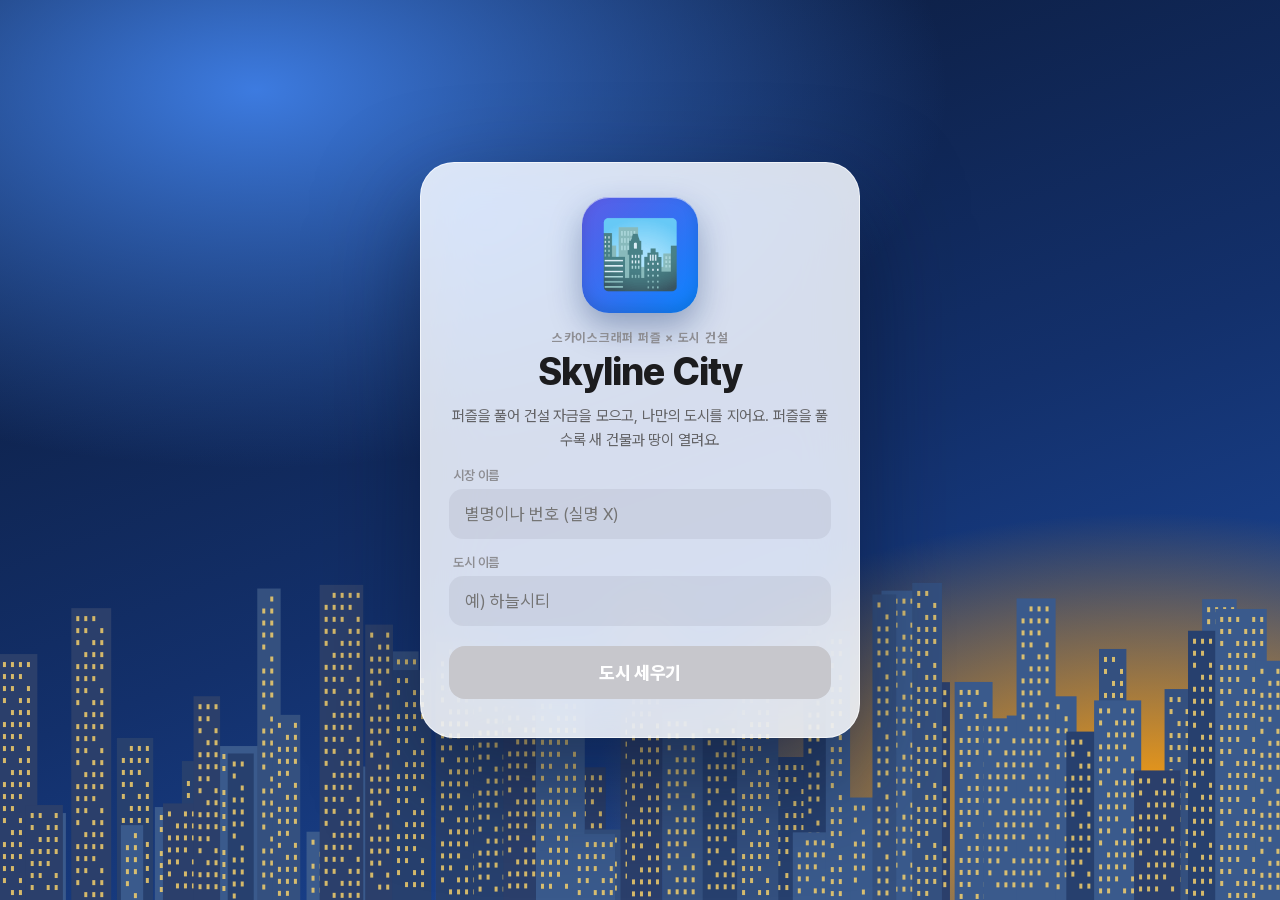
==== skyline/index.html @ f1b44aca "Add files via upload" ====
<!DOCTYPE html>
<html lang="ko">
<head>
<meta charset="utf-8">
<meta http-equiv="Content-Security-Policy" content="default-src 'none'; script-src 'self' 'unsafe-inline'; style-src 'self' 'unsafe-inline'; img-src 'self' data: blob:; font-src 'self'; connect-src 'none'; form-action 'none'; base-uri 'none'">
<meta name="referrer" content="no-referrer">
<meta name="robots" content="noindex, nofollow">
<meta name="viewport" content="width=device-width, initial-scale=1, viewport-fit=cover">
<title>Skyline City</title>
<link href="../lib/fonts/pretendard.css" rel="stylesheet">
<script src="../lib/three.min.js"></script>
<style>
:root{
  --ink:#16233A; --muted:#5A6B84; --paper:#EAF1F8; --card:#FFFFFF; --line:rgba(22,35,58,.1);
  --bp:#1C57A5; --bp-deep:#0F3B78; --bp-grid:rgba(255,255,255,.12);
  --gold:#FFC83D; --gold-deep:#E0A300; --gold-ink:#3A2A00;
  --mint:#2FBF83; --coral:#F0555B; --sky:#5CB8FF;
  --game-bg:#1B2B4A; --game-panel:#22375C; --game-panel-2:#2A4470; --game-ink:#EAF2FF;
  --display:"Do Hyeon","Apple SD Gothic Neo","Malgun Gothic",sans-serif;
  --body:"Noto Sans KR","Apple SD Gothic Neo","Malgun Gothic",sans-serif;
  --emoji:"Apple Color Emoji","Segoe UI Emoji","Noto Color Emoji","Segoe UI Symbol",sans-serif;
  box-sizing:border-box;
  padding-top:env(safe-area-inset-top,0px);
  padding-bottom:env(safe-area-inset-bottom,0px);
}
@media (prefers-color-scheme:dark){
  :root:not([data-theme="light"]){--ink:#E4ECF7;--muted:#9AABC2;--paper:#0E1522;--card:#172234;--line:rgba(255,255,255,.1);--bp:#174985;--bp-deep:#0D2F5E}
}
:root[data-theme="dark"]{--ink:#E4ECF7;--muted:#9AABC2;--paper:#0E1522;--card:#172234;--line:rgba(255,255,255,.1);--bp:#174985;--bp-deep:#0D2F5E}
*,*::before,*::after{box-sizing:inherit}
html{scroll-padding-top:env(safe-area-inset-top,0px)}
html,body{height:100%;margin:0}
body{background:var(--game-bg);color:var(--ink);font-family:var(--body);-webkit-tap-highlight-color:transparent;overscroll-behavior:none}
button{font-family:inherit;cursor:pointer;color:inherit}
button:focus-visible,input:focus-visible{outline:3px solid var(--gold);outline-offset:2px}
.hidden{display:none!important}

/* ===== 시작 화면 ===== */
#intro{position:fixed;inset:0;overflow:auto;display:grid;place-items:center;padding:24px;z-index:80;
  background:radial-gradient(120% 80% at 50% 110%,#FFB48A 0%,#7E8BE0 45%,#1B2B4A 100%)}
#introSky{position:absolute;inset:0;width:100%;height:100%;pointer-events:none}
.intro-card{position:relative;width:min(480px,100%);background:rgba(255,255,255,.96);color:#16233A;border-radius:24px;padding:30px 26px;box-shadow:0 30px 80px rgba(8,16,40,.45)}
.logo{font-family:var(--display);font-size:54px;line-height:.95;margin:0;color:#1C57A5;letter-spacing:-.01em}
.logo span{display:block;font-size:20px;color:#E07A2E;margin-bottom:6px;letter-spacing:.02em}
.intro-card p{margin:12px 0 4px;color:#5A6B84;line-height:1.6;font-size:15px}
.intro-card label{display:block;font-weight:700;font-size:14px;margin:16px 0 6px}
.intro-card input{width:100%;font:inherit;font-size:18px;padding:12px 14px;border-radius:12px;border:2px solid #C9D6E6;background:#fff;color:#16233A}
.cta{width:100%;margin-top:22px;padding:16px;border:0;border-radius:16px;background:linear-gradient(#FFD25A,#FFB800);color:#3A2A00;font-family:var(--display);font-size:26px;box-shadow:0 5px 0 #D08F00}
.cta:active{transform:translateY(3px);box-shadow:0 2px 0 #D08F00}
.cta:disabled{filter:grayscale(.7);opacity:.6}
.continue{margin-top:12px;font-size:14px;color:#5A6B84;text-align:center}

/* ===== 게임 레이아웃 ===== */
#app{display:none;height:100%;min-height:0}
#app.on{display:grid;grid-template-columns:minmax(0,1fr) minmax(430px,480px)}
.zone-game{position:relative;display:flex;flex-direction:column;min-height:0;background:var(--game-bg);color:var(--game-ink)}
.zone-puzzle{display:flex;flex-direction:column;min-height:0;background:var(--bp);color:#fff;border-left:4px solid #0B2A55}

/* 상단 HUD */
.hud{display:flex;align-items:center;gap:8px;padding:10px 12px;background:linear-gradient(#22375C,#1F3254);border-bottom:1px solid rgba(255,255,255,.06);flex-wrap:wrap;position:relative;z-index:3}
.cityblock{display:flex;align-items:center;gap:10px;margin-right:auto;min-width:0}
.rank-badge{width:44px;height:44px;border-radius:14px;display:grid;place-items:center;font-size:26px;background:linear-gradient(#3B5A92,#2A4470);box-shadow:inset 0 -3px 0 rgba(0,0,0,.25);font-family:var(--emoji)}
.cityname{font-family:var(--display);font-size:24px;line-height:1.05;white-space:nowrap;overflow:hidden;text-overflow:ellipsis;max-width:220px}
.cityname small{display:block;font-family:var(--body);font-size:12px;opacity:.75}
.chip{display:flex;align-items:center;gap:6px;padding:5px 10px 5px 8px;border-radius:12px;background:rgba(255,255,255,.08);white-space:nowrap}
.chip .ic{font-family:var(--emoji);font-size:18px}
.chip b{font-family:var(--display);font-weight:400;font-size:20px;line-height:1}
.chip small{display:block;font-size:10px;opacity:.7;line-height:1}
.chip.coin{background:linear-gradient(#FFD25A,#FFB800);color:#3A2A00;box-shadow:0 3px 0 #C98A00}
.chip.coin.bump{animation:bump .5s}
.chip.coin.shake{animation:shake .45s}
@keyframes bump{30%{transform:scale(1.18)}}
.meter{width:54px;height:6px;border-radius:3px;background:rgba(255,255,255,.15);overflow:hidden;margin-top:3px}
.meter i{display:block;height:100%;background:var(--mint);border-radius:3px;transition:width .4s}
.iconbtn{width:40px;height:40px;border-radius:12px;border:0;background:rgba(255,255,255,.1);font-size:18px;font-family:var(--emoji)}

/* 지도 */
.map{position:relative;flex:1;min-height:0;overflow:hidden;touch-action:none}
#city{position:absolute;inset:0;width:100%;height:100%;display:block}
.advisor{position:absolute;left:12px;top:12px;display:flex;align-items:flex-start;gap:8px;max-width:min(420px,70%);pointer-events:none;z-index:2}
.advisor .face{font-size:30px;font-family:var(--emoji);filter:drop-shadow(0 2px 2px rgba(0,0,0,.3))}
.advisor .bubble{background:rgba(255,255,255,.95);color:#16233A;padding:9px 13px;border-radius:14px 14px 14px 4px;font-size:14px;font-weight:700;line-height:1.45;box-shadow:0 6px 16px rgba(0,0,0,.2)}
.maptools{position:absolute;right:12px;top:12px;display:flex;flex-direction:column;gap:6px;z-index:2}
.maptools button{width:42px;height:42px;border-radius:12px;border:0;background:rgba(255,255,255,.92);color:#16233A;font-size:20px;font-weight:900;box-shadow:0 3px 8px rgba(0,0,0,.2);font-family:var(--emoji)}
.modehint{position:absolute;left:50%;bottom:12px;transform:translateX(-50%);background:rgba(16,26,48,.88);color:#fff;padding:8px 14px;border-radius:999px;font-size:14px;font-weight:700;white-space:nowrap;pointer-events:none;z-index:2;max-width:92%;overflow:hidden;text-overflow:ellipsis}
.modehint:empty{display:none}
.floaty{position:absolute;pointer-events:none;font-family:var(--display);font-size:22px;color:#FFE27A;text-shadow:0 2px 0 rgba(0,0,0,.4);animation:floaty 1s forwards;z-index:3}
@keyframes floaty{to{transform:translateY(-46px);opacity:0}}

/* 건설 메뉴 */
.buildbar{background:linear-gradient(#22375C,#1B2E50);border-top:1px solid rgba(255,255,255,.06);padding:8px 10px 10px;position:relative;z-index:3}
.bb-top{display:flex;gap:6px;align-items:center;overflow-x:auto;scrollbar-width:none;padding-bottom:6px}
.bb-top::-webkit-scrollbar{display:none}
.tool{border:0;border-radius:12px;padding:8px 11px;background:rgba(255,255,255,.08);color:var(--game-ink);font-size:14px;font-weight:700;white-space:nowrap}
.tool.on{background:#fff;color:#16233A}
.tool.danger.on{background:var(--coral);color:#fff}
.sep{width:1px;align-self:stretch;background:rgba(255,255,255,.12);margin:2px 4px}
.cat{border:0;border-radius:12px;padding:8px 12px;background:transparent;color:rgba(234,242,255,.7);font-size:14px;font-weight:700;white-space:nowrap;position:relative}
.cat.on{background:var(--game-panel-2);color:#fff}
.cat .new{position:absolute;top:2px;right:2px;width:8px;height:8px;border-radius:50%;background:var(--coral)}
.cards{display:flex;gap:8px;overflow-x:auto;padding:2px 2px 4px;scroll-snap-type:x proximity;scrollbar-width:thin}
.card{flex:0 0 96px;scroll-snap-align:start;border:2px solid transparent;border-radius:14px;background:var(--game-panel-2);color:var(--game-ink);padding:6px 6px 7px;text-align:center;position:relative}
.card canvas{width:84px;height:66px;display:block;margin:0 auto}
.card .nm{font-size:12.5px;font-weight:700;line-height:1.2;margin-top:2px;white-space:nowrap;overflow:hidden;text-overflow:ellipsis}
.card .cost{font-family:var(--display);font-size:16px;color:#FFD25A;line-height:1.1}
.card .eff{font-size:10.5px;opacity:.75;white-space:nowrap}
.card.on{border-color:var(--gold);background:#35558A;box-shadow:0 0 0 3px rgba(255,200,61,.25)}
.card.poor .cost{color:#FF9A9E}
.card.locked{background:rgba(255,255,255,.04);color:rgba(234,242,255,.45)}
.card.locked canvas{filter:grayscale(1) brightness(.6);opacity:.5}
.card.locked .lock{position:absolute;inset:6px 6px auto;height:66px;display:grid;place-items:center;font-size:12px;font-weight:900;color:#fff;text-shadow:0 1px 2px #000}
.card .newtag{position:absolute;top:-6px;right:-6px;background:var(--coral);color:#fff;font-size:10px;font-weight:900;padding:2px 6px;border-radius:999px}

/* ===== 퍼즐 존 ===== */
.pz-head{padding:12px 16px 10px;background:linear-gradient(rgba(0,0,0,.18),rgba(0,0,0,.08));border-bottom:1px solid rgba(255,255,255,.08)}
.pz-top{display:flex;align-items:center;justify-content:space-between;gap:10px}
.pz-top h2{margin:0;font-family:var(--display);font-weight:400;font-size:28px;line-height:1}
.pz-top .zone{font-size:12px;opacity:.8;text-align:right;line-height:1.35}
.track{display:grid;grid-template-columns:repeat(32,1fr);gap:2px;margin-top:10px}
.track i{height:8px;border-radius:2px;background:rgba(255,255,255,.15)}
.track i.e{--c:#8EE3B5}.track i.m{--c:#FFD25A}.track i.h{--c:#FF8C8C}
.track i.done{background:var(--c)}
.track i.now{background:#fff;box-shadow:0 0 0 2px rgba(255,255,255,.4)}
.track i.gap{margin-left:6px}

.pz-body{padding:12px 16px;background-image:linear-gradient(var(--bp-grid) 1px,transparent 1px),linear-gradient(90deg,var(--bp-grid) 1px,transparent 1px);background-size:22px 22px}
.pz-main{display:flex;gap:14px;align-items:center;justify-content:center}
.board{--cs:44px;display:grid;justify-content:center;user-select:none}
.board .c{width:var(--cs);height:var(--cs);display:grid;place-items:center}
.board .clue{all:unset;width:var(--cs);height:var(--cs);display:grid;place-items:center;font-family:var(--display);font-size:calc(var(--cs)*.52);color:#FFE39A;cursor:pointer;border-radius:50%}
.board .clue.on{background:rgba(255,227,154,.28)}
.board .cell{border:1.5px solid rgba(255,255,255,.6);background:rgba(255,255,255,.08);margin:-0.75px;padding:0}
.board .cell button{all:unset;width:100%;height:100%;display:grid;place-items:center;cursor:pointer;font-family:var(--display);font-size:calc(var(--cs)*.58);color:#fff}
.board .cell.given{background:rgba(255,255,255,.3)}
.board .cell.given span{font-family:var(--display);font-size:calc(var(--cs)*.58);display:grid;place-items:center;width:100%;height:100%}
.board .cell.line{background:rgba(255,227,154,.2)}
.board .cell.sel{background:var(--gold)}
.board .cell.sel button{color:var(--gold-ink)}
.board .cell.hint button{color:#B9F5D6}
.board.shake{animation:shake .45s}
@keyframes shake{20%{transform:translateX(-10px)}40%{transform:translateX(9px)}60%{transform:translateX(-6px)}80%{transform:translateX(4px)}}
.pad{display:grid;grid-template-columns:repeat(2,52px);gap:7px}
.pad button{height:48px;border-radius:13px;border:0;background:#fff;color:var(--bp-deep);font-family:var(--display);font-size:26px;box-shadow:0 3px 0 rgba(0,0,0,.2)}
.pad button.erase{background:rgba(255,255,255,.18);color:#fff;font-size:18px;box-shadow:none}
.pad button:disabled{opacity:.35}
.pz-actions{display:flex;gap:8px;margin-top:12px;align-items:stretch}
.submit{flex:1;padding:12px;border:0;border-radius:14px;background:linear-gradient(#FFD25A,#FFB800);color:var(--gold-ink);font-family:var(--display);font-size:24px;box-shadow:0 4px 0 #C98A00}
.submit:active{transform:translateY(3px);box-shadow:0 1px 0 #C98A00}
.submit:disabled{filter:grayscale(.8);opacity:.5;box-shadow:none}
.hint-btn{padding:0 12px;border-radius:14px;border:2px solid rgba(255,255,255,.35);background:transparent;color:#fff;font-size:13px;font-weight:700;line-height:1.3}
.hint-btn:disabled{opacity:.35}
.pz-status{display:flex;align-items:center;justify-content:space-between;gap:10px;margin-top:8px;min-height:24px}
.tries{display:flex;gap:5px;align-items:center;font-size:12px;opacity:.9;white-space:nowrap}
.tries i{width:11px;height:11px;border-radius:50%;background:#fff;display:inline-block}
.tries i.used{background:transparent;border:2px solid rgba(255,255,255,.5)}
.msg{font-weight:700;font-size:14px;text-align:right}
.msg.bad{color:#FFD0D2}.msg.ok{color:#B9F5D6}
.stop{display:none;margin-top:8px;padding:10px;border-radius:14px;text-align:center;color:#2A1F00;font-weight:700;
  background:repeating-linear-gradient(-45deg,var(--gold) 0 16px,#23201a 16px 32px)}
.stop.on{display:block}
.stop div{background:var(--gold);display:inline-block;padding:6px 14px;border-radius:10px;font-size:14px}
.stop b{font-family:var(--display);font-weight:400;font-size:26px;display:block}

/* 3D 쌓기나무 */
.lab{flex:1;min-height:220px;display:flex;flex-direction:column;background:#EEF3F9;color:#16233A;border-top:4px solid #0B2A55}
.lab-bar{display:flex;align-items:center;gap:6px;padding:7px 10px;flex-wrap:wrap}
.lab-bar .title{font-family:var(--display);font-size:19px;margin-right:2px}
.seg{display:inline-flex;background:rgba(28,87,165,.1);border-radius:10px;padding:3px;gap:2px}
.seg button{border:0;background:transparent;color:#16233A;padding:6px 10px;border-radius:8px;font-size:13px;font-weight:700}
.seg button.on{background:#fff;color:#1C57A5;box-shadow:0 1px 3px rgba(0,0,0,.12)}
.gest{position:absolute;right:8px;bottom:8px;display:flex;gap:6px;pointer-events:none;z-index:1}.gest span{background:#fff;border-radius:10px;padding:6px 10px;font-size:13px;box-shadow:0 1px 3px rgba(0,0,0,.1)}
.gest span:first-child b{color:#1F8A55}.gest span:last-child b{color:#C83E44}
.press{position:absolute;width:56px;height:56px;margin:-28px 0 0 -28px;border-radius:50%;border:4px solid #F0555B;pointer-events:none;animation:press .48s linear forwards;opacity:.9}
@keyframes press{from{transform:scale(1.6);opacity:.2}to{transform:scale(.6);opacity:1}}
.lab-bar .spacer{flex:1}
#cube{flex:1;position:relative;min-height:0;touch-action:none;cursor:grab}
#cube canvas{display:block;width:100%;height:100%}
.cap{position:absolute;left:50%;top:8px;transform:translateX(-50%);background:rgba(22,35,58,.86);color:#fff;padding:6px 12px;border-radius:10px;font-size:13px;font-weight:700;pointer-events:none;white-space:nowrap;max-width:94%;overflow:hidden;text-overflow:ellipsis}
.cap:empty{display:none}
.lab-tip{position:absolute;left:8px;bottom:6px;font-size:11px;color:#5A6B84;pointer-events:none}
.nogl{position:absolute;inset:0;display:grid;place-items:center;color:#5A6B84;font-size:14px;text-align:center;padding:20px}
.pz-done{flex:1;display:flex;flex-direction:column;align-items:center;justify-content:center;gap:12px;padding:24px;text-align:center;font-size:17px;line-height:1.6}
.pz-done .submit{flex:none;width:min(320px,100%)}
.pz-foot{display:flex;justify-content:space-between;align-items:center;padding:6px 12px;background:#0F3B78;font-size:12px}
.pz-foot button{background:none;border:0;color:rgba(255,255,255,.6);text-decoration:underline;font-size:12px;padding:4px}

/* ===== 모달 ===== */
.modal{position:fixed;inset:0;display:none;place-items:center;padding:20px;background:rgba(6,12,30,.6);z-index:70;backdrop-filter:blur(2px)}
.modal.on{display:grid}
.sheet{width:min(440px,100%);max-height:calc(100vh - 40px);overflow:auto;background:#fff;color:#16233A;border-radius:24px;padding:24px 22px 20px;text-align:center;box-shadow:0 30px 80px rgba(0,0,0,.4);animation:pop .35s cubic-bezier(.2,1.4,.4,1)}
@keyframes pop{from{transform:scale(.8);opacity:0}}
.sheet .big{font-size:52px;line-height:1;font-family:var(--emoji)}
.sheet h3{font-family:var(--display);font-weight:400;font-size:34px;margin:8px 0 2px;color:#1C57A5}
.sheet .sub{color:#5A6B84;font-size:14px;margin-bottom:14px}
.rows{text-align:left;border-radius:14px;background:#F4F7FB;padding:6px 14px;margin-bottom:12px}
.rows div{display:flex;justify-content:space-between;padding:8px 0;border-bottom:1px dashed #D4DDE9;font-size:15px}
.rows div:last-child{border:0}
.rows b{font-family:var(--display);font-weight:400;font-size:20px}
.rows .total b{color:#D98E00;font-size:24px}
.unlocks{display:flex;flex-wrap:wrap;gap:6px;justify-content:center;margin:4px 0 14px}
.unlocks span{background:#FFF4D1;border:1.5px solid #FFD25A;border-radius:999px;padding:5px 10px;font-size:13px;font-weight:700}
.unlocks .land{background:#DDF6E8;border-color:#7AD6A4}
.sheet .go{width:100%;padding:14px;border:0;border-radius:14px;background:linear-gradient(#FFD25A,#FFB800);color:#3A2A00;font-family:var(--display);font-size:24px;box-shadow:0 4px 0 #C98A00}
.steps{text-align:left;display:grid;gap:10px;margin:6px 0 16px}
.steps div{display:flex;gap:12px;align-items:center;background:#F4F7FB;border-radius:14px;padding:10px 12px;font-size:14.5px;line-height:1.45}
.steps .n{font-size:28px;font-family:var(--emoji)}
.cert-img{width:100%;max-height:30vh;object-fit:contain;border-radius:14px;margin:4px 0 10px;display:block;background:#1B2B4A}
.cert-code{font-family:var(--display);font-size:30px;letter-spacing:.06em;background:#FFF4D1;border-radius:12px;padding:8px;margin-bottom:6px}

.toast{position:fixed;left:50%;bottom:calc(env(safe-area-inset-bottom,0px) + 22px);transform:translate(-50%,20px);opacity:0;background:#16233A;color:#fff;padding:12px 18px;border-radius:14px;font-weight:700;font-size:15px;transition:.25s;z-index:90;pointer-events:none;max-width:90vw;text-align:center;box-shadow:0 8px 24px rgba(0,0,0,.3)}
.toast.on{opacity:1;transform:translate(-50%,0)}

/* ===== 좁은 화면 ===== */
@media (max-width:999px){
  #app.on{display:flex;flex-direction:column;height:auto;min-height:100%}
  .zone-game{height:min(78vh,640px)}
  .zone-puzzle{border-left:0;border-top:4px solid #0B2A55}
  .lab{height:420px;flex:none}
  .cityname{max-width:140px}
}
@media (prefers-reduced-motion:reduce){*{animation:none!important;transition:none!important}}
/* ===================== App Store 디자인 레이어 ===================== */
:root{
  --display:"Pretendard Variable",Pretendard,-apple-system,BlinkMacSystemFont,"Apple SD Gothic Neo","Noto Sans KR","Noto Sans CJK KR",system-ui,sans-serif;
  --body:var(--display);
  --ios-blue:#0A84FF; --ios-indigo:#5E5CE6; --ios-orange:#FF9F0A; --ios-yellow:#FFD60A; --ios-green:#30D158; --ios-red:#FF453A; --ios-pink:#FF375F; --ios-teal:#40C8E0;
  --glass:rgba(28,34,56,.72); --glass-line:rgba(255,255,255,.09);
  --gold:#FFD60A; --gold-ink:#3A2600;
}
body{font-family:var(--body);-webkit-font-smoothing:antialiased;-moz-osx-font-smoothing:grayscale;letter-spacing:-.01em;background:#0B1020}
h1,h2,h3,.logo,.cityname,.isl-badge b,.chip b,.pz-top h2,.qz-head h2,.submit,.go,.cta,.next,.card .cost,.sheet h3,.worldsheet h3,.postersheet h3,.lab-bar .title,.rtabs button,.permit-head h2,.cert h3,.cert-code,.qtext{font-weight:800!important;letter-spacing:-.025em}
.board .clue,.board .cell button,.board .cell.given span,.pad button,.stop b,.opt .l,.isle b,.qz-head .cnt b{font-weight:800!important}
button{-webkit-tap-highlight-color:transparent;transition:transform .12s ease, background-color .2s ease, box-shadow .2s ease}
button:active:not(:disabled){transform:scale(.97)}

/* ---------- 시작 화면 ---------- */
#intro{background:radial-gradient(90% 70% at 20% 10%,#3D7BE0 0%,transparent 60%),radial-gradient(80% 60% at 90% 90%,#FF9F0A 0%,transparent 55%),linear-gradient(160deg,#0A1630 0%,#13306B 55%,#1E4FA8 100%)}
.intro-card{background:rgba(255,255,255,.84);-webkit-backdrop-filter:blur(30px) saturate(180%);backdrop-filter:blur(30px) saturate(180%);border:1px solid rgba(255,255,255,.65);border-radius:34px;padding:34px 28px 26px;box-shadow:0 40px 100px rgba(5,15,40,.5);text-align:center;width:min(440px,100%)}
.appicon{width:116px;height:116px;margin:0 auto 18px;border-radius:27px;display:grid;place-items:center;font-size:66px;font-family:var(--emoji);box-shadow:0 14px 32px rgba(10,40,100,.35),inset 0 1px 0 rgba(255,255,255,.55),inset 0 -6px 14px rgba(0,0,0,.12);animation:iconIn .7s cubic-bezier(.2,1.4,.4,1)}
@keyframes iconIn{from{transform:scale(.6) rotate(-8deg);opacity:0}}
.logo{font-size:38px!important;color:#1C1C1E!important;line-height:1.05!important}
.logo span{display:block;font-size:12.5px!important;font-weight:700!important;letter-spacing:.06em!important;color:#8E8E93!important;margin-bottom:8px!important;text-transform:uppercase}
.intro-card p{color:#636366;font-size:15px;line-height:1.6;margin:12px 0 6px}
.intro-card label{text-align:left;font-size:13px;color:#8E8E93;font-weight:600;margin:16px 4px 6px}
.intro-card input{background:rgba(118,118,128,.12);border:0;border-radius:14px;font-size:17px;padding:15px 16px;color:#1C1C1E}
.intro-card input:focus{outline:none;box-shadow:0 0 0 3px rgba(10,132,255,.35);background:#fff}
.cta{background:var(--ios-blue)!important;color:#fff!important;border-radius:16px!important;font-size:18px!important;padding:16px!important;box-shadow:0 10px 24px rgba(10,132,255,.38)!important;margin-top:20px!important}
.cta:disabled{background:#C7C7CC!important;box-shadow:none!important;filter:none!important;opacity:1!important}
.rules{text-align:left;background:rgba(118,118,128,.1);border-radius:16px;color:#3A3A3C}
.rules b{color:var(--ios-blue)}
.continue{color:#8E8E93}

/* ---------- 게임 존 ---------- */
.zone-game{background:radial-gradient(120% 90% at 20% 0%,#1C2D5E 0%,#0B1020 62%)}
.hud{margin:10px 10px 0;border-radius:22px;background:var(--glass);-webkit-backdrop-filter:blur(24px) saturate(180%);backdrop-filter:blur(24px) saturate(180%);border:1px solid var(--glass-line);box-shadow:0 12px 30px rgba(0,0,0,.25);padding:8px 10px;gap:8px}
.rank-badge,.isl-badge .ic{border-radius:15px;background:linear-gradient(135deg,var(--ios-indigo),var(--ios-blue));box-shadow:0 6px 16px rgba(10,132,255,.35),inset 0 1px 0 rgba(255,255,255,.35)}
.cityname,.isl-badge b{font-size:21px!important}
.cityname small,.isl-badge small{font-size:12px;opacity:.6;font-weight:600}
.chip{background:rgba(255,255,255,.07);border-radius:14px;padding:6px 12px 6px 9px;border:1px solid rgba(255,255,255,.05)}
.chip b{font-size:18px!important}
.chip small{font-size:10.5px;opacity:.55;font-weight:600}
.chip.coin{background:linear-gradient(180deg,#FFE04A,#FF9F0A);color:var(--gold-ink);box-shadow:0 8px 18px rgba(255,159,10,.35),inset 0 1px 0 rgba(255,255,255,.65);border:0}
.meter{background:rgba(255,255,255,.12);height:5px}
.iconbtn,.hudbtn{border-radius:14px;background:rgba(255,255,255,.1);border:1px solid rgba(255,255,255,.06)}
.hudbtn{font-weight:700}
.hudbtn.poster{background:linear-gradient(180deg,#FF6482,var(--ios-pink));border:0;box-shadow:0 8px 18px rgba(255,55,95,.35)}
.map{margin:10px;border-radius:26px;box-shadow:0 24px 60px rgba(0,0,0,.4),inset 0 0 0 1px rgba(255,255,255,.06)}
.advisor{left:14px;top:14px}
.advisor .bubble{border-radius:18px 18px 18px 6px;background:rgba(255,255,255,.88);-webkit-backdrop-filter:blur(18px);backdrop-filter:blur(18px);font-weight:600;font-size:13.5px;box-shadow:0 10px 24px rgba(0,0,0,.18)}
.maptools{right:14px;top:14px}
.maptools button{border-radius:14px;background:rgba(255,255,255,.86);-webkit-backdrop-filter:blur(14px);backdrop-filter:blur(14px);box-shadow:0 8px 18px rgba(0,0,0,.18);font-size:18px}
.modehint{background:rgba(20,20,24,.78);-webkit-backdrop-filter:blur(14px);backdrop-filter:blur(14px);border-radius:999px;font-weight:600;padding:9px 16px;bottom:14px}
.buildbar{margin:0 10px 10px;border-radius:24px;background:var(--glass);-webkit-backdrop-filter:blur(24px) saturate(180%);backdrop-filter:blur(24px) saturate(180%);border:1px solid var(--glass-line);padding:12px 10px 12px;position:relative}
.buildbar::before{content:'';position:absolute;top:5px;left:50%;width:36px;height:4px;margin-left:-18px;border-radius:2px;background:rgba(255,255,255,.22)}
.bb-top{padding-top:4px}
.tool,.cat{border-radius:999px;padding:8px 14px;font-weight:700;font-size:13.5px}
.tool{background:rgba(255,255,255,.08)}
.tool.on{background:#fff;color:#1C1C1E}
.tool.danger.on{background:var(--ios-red);color:#fff}
.cat{color:rgba(235,240,255,.66)}
.cat.on{background:var(--ios-blue);color:#fff;box-shadow:0 6px 14px rgba(10,132,255,.35)}
.cat .new{background:var(--ios-red)}
.card{flex:0 0 104px;width:104px;min-width:0;border-radius:20px;background:rgba(255,255,255,.06);border:1.5px solid rgba(255,255,255,.06);padding:7px 6px 8px}
.card:hover{background:rgba(255,255,255,.1)}
.card.on{border-color:var(--ios-blue);background:rgba(10,132,255,.2);box-shadow:0 0 0 3px rgba(10,132,255,.22)}
.card .nm{font-weight:700}
.card .cost{color:var(--ios-yellow);font-size:15px!important}
.card.poor .cost{color:#FF8A84}
.card .eff{opacity:.6}
.card .tag{background:var(--ios-blue);border-radius:8px;top:6px;left:6px}
.card .newtag{background:var(--ios-red);top:-5px;right:-5px}
.card.locked{background:rgba(255,255,255,.03)}
.floaty{font-weight:900;color:var(--ios-yellow)}

/* ---------- 퍼즐 · 연구소 존 ---------- */
.zone-puzzle,.zone-quiz{background:linear-gradient(180deg,#0F2F6E 0%,#0A2150 100%)!important;border-left:0!important;padding-bottom:0}
.pz-head,.qz-head{background:transparent!important;border-bottom:0!important;padding:14px 18px 8px}
.pz-top h2,.qz-head h2{font-size:26px!important}
.pz-top .zone{opacity:.65;font-weight:600}
.track{gap:3px}.track i{height:7px;border-radius:4px}
.track i.e{--c:#30D158}.track i.m{--c:#FFD60A}.track i.h{--c:#FF6B6B}
.pz-body{margin:4px 10px 0;border-radius:24px;background-color:rgba(255,255,255,.05);border:1px solid rgba(255,255,255,.07);padding:14px 14px 12px}
.board .cell{border-color:rgba(255,255,255,.5)}
.board .cell.sel{background:var(--ios-yellow)}
.board .clue{color:#FFE27A}
.pad button{border-radius:14px;box-shadow:0 4px 10px rgba(0,0,0,.18);color:#0A2150}
.pad button.erase{background:rgba(255,255,255,.14);box-shadow:none}
.submit{background:linear-gradient(180deg,#FFE04A,#FF9F0A)!important;color:var(--gold-ink)!important;border-radius:16px!important;box-shadow:0 10px 22px rgba(255,159,10,.35)!important;font-size:21px!important}
.submit:disabled{background:rgba(255,255,255,.14)!important;color:rgba(255,255,255,.45)!important;box-shadow:none!important;filter:none!important;opacity:1!important}
.hint-btn{border-radius:16px;border:1.5px solid rgba(255,255,255,.22);font-weight:700}
.stop{border-radius:18px}
.lab{margin:10px;border-radius:24px;overflow:hidden;border-top:0!important;background:#F2F2F7!important;box-shadow:0 10px 30px rgba(0,0,0,.25)}
.lab-bar .title{font-size:17px!important}
.seg{background:rgba(118,118,128,.16);border-radius:11px}
.seg button{border-radius:8px;font-weight:600}
.seg button.on{box-shadow:0 2px 6px rgba(0,0,0,.12),0 0 0 .5px rgba(0,0,0,.04);color:#1C1C1E}
.gest span{border-radius:12px;font-weight:600;box-shadow:0 2px 8px rgba(0,0,0,.1)}
.pz-foot,.qz-foot{background:transparent!important;opacity:.85;padding:4px 16px 10px}
.pz-done{color:#fff}

/* 탭 (합친 버전) → iOS 세그먼트 */
.rtabs{margin:10px 10px 0;padding:3px!important;gap:3px!important;border-radius:13px;background:rgba(118,118,128,.28)!important}
.rtabs button{border-radius:10px!important;background:transparent!important;color:rgba(255,255,255,.7)!important;font-size:17px!important;padding:7px 4px!important}
.rtabs button.on{background:#fff!important;color:#1C1C1E!important;box-shadow:0 3px 8px rgba(0,0,0,.2)}
.rtabs button small{font-weight:600!important;opacity:.6}
#panelPuzzle{background:transparent!important}

/* 연구소 */
.pbar{height:6px;background:rgba(255,255,255,.12)}
.pbar i{background:linear-gradient(90deg,var(--ios-green),var(--ios-yellow))}
.qz-head .cnt b{color:var(--ios-yellow)}
.sets{gap:7px;padding:8px 12px}
.set{border-radius:14px;background:rgba(255,255,255,.07);border:1px solid rgba(255,255,255,.06)}
.set.on{background:#fff;color:#0A2150;box-shadow:0 6px 14px rgba(0,0,0,.25)}
.set.full::after{color:var(--ios-green)}
.qcard{border-radius:24px;box-shadow:0 14px 34px rgba(0,0,0,.28)}
.qmeta .pg{background:rgba(10,132,255,.12);color:var(--ios-blue)}
.qtext{font-size:19px!important}
.opt{border-radius:16px;border:1.5px solid #E5E5EA;background:#F7F7FA}
.opt .l{background:#E9E9EF;color:var(--ios-blue)}
.opt.right{border-color:var(--ios-green);background:#E9FBEF;color:#1B7A3D}.opt.right .l{background:var(--ios-green)}
.opt.wrong{border-color:var(--ios-red);background:#FFF0EF;color:#B3261E}.opt.wrong .l{background:var(--ios-red)}
.fb{border-radius:18px}
.next{background:linear-gradient(180deg,#FFE04A,#FF9F0A)!important;border-radius:16px!important;box-shadow:0 10px 22px rgba(255,159,10,.3)!important;font-size:19px!important}
.preview{border-radius:18px;background:rgba(255,255,255,.06);border:1px solid rgba(255,255,255,.06)}
.preview .list span.got{background:var(--ios-green)}

/* ---------- 모달 ---------- */
.modal{background:rgba(0,0,0,.42);-webkit-backdrop-filter:blur(10px);backdrop-filter:blur(10px)}
.sheet,.worldsheet,.postersheet{border-radius:30px!important;box-shadow:0 40px 100px rgba(0,0,0,.45)!important}
.sheet h3,.worldsheet h3,.postersheet h3{color:#1C1C1E!important}
.sheet .sub{color:#8E8E93}
.rows{background:#F2F2F7;border-radius:18px}
.rows .total b{color:#FF9F0A}
.unlocks span{background:#FFF8DB;border-color:#FFD60A;border-radius:999px}
.steps div{background:#F2F2F7;border-radius:18px}
.sheet .go,.go{background:var(--ios-blue)!important;color:#fff!important;border-radius:16px!important;box-shadow:0 10px 24px rgba(10,132,255,.35)!important;font-size:19px!important}
.worldsheet{background:#F2F2F7!important}
.isle{border-radius:22px;box-shadow:0 6px 18px rgba(0,0,0,.08);border-width:2.5px}
.isle.cur{border-color:var(--ios-blue)}
.isle .tags span{background:rgba(10,132,255,.1);color:var(--ios-blue)}
.isle .tags span.t2{background:rgba(255,159,10,.14);color:#C46A00}
.isle.new .st{color:var(--ios-pink)}
.postersheet input,.postersheet select{background:#F2F2F7;border:0;border-radius:12px}
.picks button{border-radius:999px;border:1.5px solid #E5E5EA;background:#fff}
.picks button.on{border-color:var(--ios-blue);background:rgba(10,132,255,.1);color:var(--ios-blue)}
.pbtns .mk{background:var(--ios-blue);color:#fff;border-radius:14px}
.pbtns .cl{border-radius:14px;background:#E5E5EA}
.cert{border-radius:30px;border:0;box-shadow:0 40px 100px rgba(0,0,0,.45)}
.cert-code{background:#FFF8DB;border-radius:14px}
.toast{background:rgba(28,28,30,.9);-webkit-backdrop-filter:blur(16px);backdrop-filter:blur(16px);border-radius:18px;font-weight:600;font-size:14.5px;padding:12px 18px}
@media (max-width:999px){ .map{margin:8px} .pz-body{margin:4px 8px 0} }

</style>
</head>
<body>

<section id="intro">
  <canvas id="introSky"></canvas>
  <div class="intro-card">
    <div class="appicon" style="background:linear-gradient(135deg,#5E5CE6,#0A84FF)">🏙️</div>
    <h1 class="logo"><span>스카이스크래퍼 퍼즐 × 도시 건설</span>Skyline City</h1>
    <p>퍼즐을 풀어 건설 자금을 모으고, 나만의 도시를 지어요. 퍼즐을 풀수록 새 건물과 땅이 열려요.</p>
    <label for="nm">시장 이름</label>
    <input id="nm" maxlength="10" autocomplete="off" placeholder="별명이나 번호 (실명 X)">
    <label for="ct">도시 이름</label>
    <input id="ct" maxlength="10" autocomplete="off" placeholder="예) 하늘시티">
    <button class="cta" id="startBtn" disabled>도시 세우기</button>
    <div class="continue" id="continueNote"></div>
  </div>
</section>

<div id="app">
  <section class="zone-game">
    <div class="hud">
      <div class="cityblock">
        <div class="rank-badge" id="rankIcon">🌱</div>
        <div class="cityname"><span id="cityName"></span><small id="rankName"></small></div>
      </div>
      <div class="chip"><span class="ic">👥</span><div><b id="sPop">0</b><small>인구</small></div></div>
      <div class="chip"><span class="ic">💼</span><div><b id="sJob">0</b><small>일자리</small></div></div>
      <div class="chip"><span class="ic">😊</span><div><b id="sHappy">0</b><small>행복</small><div class="meter"><i id="happyBar"></i></div></div></div>
      <div class="chip coin" id="coinChip"><span class="ic">💰</span><b id="sCoin">0</b></div>
      <button class="iconbtn" id="nightBtn" aria-label="낮과 밤 바꾸기">🌙</button>
      <button class="iconbtn" id="soundBtn" aria-label="소리 켜고 끄기">🔊</button>
    </div>
    <div class="map" id="map">
      <canvas id="city"></canvas>
      <div class="advisor"><div class="face">🧑‍💼</div><div class="bubble" id="advisor"></div></div>
      <div class="maptools">
        <button id="zin" aria-label="확대">＋</button>
        <button id="zout" aria-label="축소">－</button>
        <button id="zfit" aria-label="전체 보기">🧭</button>
      </div>
      <div class="modehint" id="modeHint"></div>
    </div>
    <div class="buildbar">
      <div class="bb-top" id="bbTop"></div>
      <div class="cards" id="cards"></div>
    </div>
  </section>

  <section class="zone-puzzle">
    <div class="pz-head">
      <div class="pz-top">
        <h2 id="pTitle"></h2>
        <div class="zone" id="pZone"></div>
      </div>
      <div class="track" id="track"></div>
    </div>
    <div class="pz-body" id="pzBody">
      <div class="pz-main">
        <div class="board" id="board"></div>
        <div class="pad" id="pad"></div>
      </div>
      <div class="pz-actions">
        <button class="submit" id="submit" disabled>준공 신청</button>
        <button class="hint-btn" id="hint">💡 힌트<br>💰 30</button>
      </div>
      <div class="pz-status"><div class="tries" id="tries"></div><div class="msg" id="msg" aria-live="polite"></div></div>
      <div class="stop" id="stop"><div>🚧 설계 오류로 공사 중지<b id="stopSec">30</b>초 뒤 다시 신청할 수 있어요</div></div>
    </div>
    <div class="pz-done hidden" id="pzDone">
      <div style="font-size:64px;font-family:var(--emoji)">🏆</div>
      <p>32개 퍼즐을 모두 풀었어요!<br>이제 도시를 마음껏 꾸며요.</p>
      <button class="submit" id="certAgain">완공 인증 다시 보기</button>
    </div>
    <div class="lab" id="lab">
      <div class="lab-bar">
        <span class="title">🧱 쌓기나무</span>
        <div class="seg" id="views">
          <button data-v="free" class="on">🔄 자유</button>
          <button data-v="top">위</button>
          <button data-v="front">앞</button>
          <button data-v="side">옆</button>
        </div>
        <span class="spacer"></span>

      </div>
      <div id="cube"><div class="gest"><span>👆 탭 <b>쌓기</b></span><span>✊ 꾹 <b>빼기</b></span></div><div class="cap" id="cap"></div><div class="lab-tip">끌어서 돌리기 · 바깥 숫자를 누르면 그 자리에서 보기</div></div>
    </div>
    <div class="pz-foot"><span id="mayorName"></span><button id="resetBtn">처음부터 다시 하기</button></div>
  </section>
</div>

<div class="modal" id="mTutorial"><div class="sheet">
  <div class="big">🏗️</div>
  <h3>시장님, 환영해요!</h3>
  <div class="sub">이렇게 도시를 키워요</div>
  <div class="steps">
    <div><span class="n">🧩</span><span>오른쪽 퍼즐을 풀어 <b>준공 신청</b>을 하면 💰 건설 자금을 받아요.</span></div>
    <div><span class="n">🏠</span><span>아래 메뉴에서 건물을 고르고, 지도의 빈 땅을 눌러 지어요.</span></div>
    <div><span class="n">🔓</span><span>퍼즐을 풀수록 새 건물과 더 넓은 땅이 열려요. 32개를 다 풀면 도시 완공!</span></div>
    <div><span class="n">😊</span><span>공원과 놀이시설로 행복을 높이면 세금이 더 많이 들어와요.</span></div>
  </div>
  <button class="go" id="tutGo">시작!</button>
</div></div>

<div class="modal" id="mReward"><div class="sheet">
  <div class="big">🎉</div>
  <h3>준공 허가!</h3>
  <div class="sub" id="rwSub"></div>
  <div class="rows" id="rwRows"></div>
  <div class="unlocks" id="rwUnlocks"></div>
  <button class="go" id="rwGo">도시 지으러 가기</button>
</div></div>

<div class="modal" id="mDone"><div class="sheet">
  <div class="big">🏆</div>
  <h3 id="dCity"></h3>
  <div class="sub" id="dWho"></div>
  <img class="cert-img" id="dImg" alt="완공한 도시 모습">
  <div class="rows" id="dRows"></div>
  <div class="cert-code" id="dCode"></div>
  <div class="sub">선생님께 이 화면을 보여 주세요.</div>
  <button class="go" id="dGo">계속 꾸미기</button>
</div></div>

<div class="toast" id="toast"></div>
<script>
const STAGES = [{"n":4,"lv":"쉬움","no":1,"t":[1,2,3,3],"b":[3,3,1,2],"l":[1,2,4,2],"r":[4,2,1,2],"g":[[0,0,0,0],[0,0,0,0],[0,0,0,4],[0,0,0,3]],"e":"9999242446809933"},{"n":4,"lv":"쉬움","no":2,"t":[2,2,1,3],"b":[3,1,3,2],"l":[3,1,2,2],"r":[2,3,1,2],"g":[[0,0,0,1],[0,0,0,0],[0,0,0,0],[1,0,0,0]],"e":"4327833096349065"},{"n":4,"lv":"쉬움","no":3,"t":[2,3,1,2],"b":[2,1,2,3],"l":[2,3,1,2],"r":[2,1,2,3],"g":[[0,0,0,0],[2,0,0,0],[0,0,0,3],[0,0,0,0]],"e":"2635170835170826"},{"n":4,"lv":"쉬움","no":4,"t":[2,2,3,1],"b":[3,1,2,2],"l":[3,1,2,2],"r":[1,3,2,2],"g":[[1,0,0,0],[0,2,0,0],[0,0,0,0],[0,0,0,0]],"e":"7126881155002659"},{"n":4,"lv":"쉬움","no":5,"t":[2,3,2,1],"b":[1,2,3,2],"l":[2,3,2,1],"r":[1,2,3,2],"g":[[0,0,0,0],[1,0,0,0],[0,0,0,0],[0,2,0,0]],"e":"6334011878635201"},{"n":4,"lv":"쉬움","no":6,"t":[2,2,1,2],"b":[3,2,4,1],"l":[3,1,2,3],"r":[2,3,3,1],"g":[[0,0,4,0],[0,0,0,0],[0,0,0,0],[0,3,0,0]],"e":"1861819418274154"},{"n":4,"lv":"쉬움","no":7,"t":[3,2,2,1],"b":[2,1,3,2],"l":[3,2,1,2],"r":[1,2,3,2],"g":[[0,0,0,0],[0,0,0,0],[0,2,0,0],[0,0,1,0]],"e":"8350239056015005"},{"n":4,"lv":"쉬움","no":8,"t":[1,3,3,2],"b":[4,1,2,2],"l":[1,2,3,2],"r":[2,1,2,3],"g":[[4,0,0,0],[0,0,0,0],[0,0,0,1],[0,0,0,0]],"e":"8657756867855876"},{"n":4,"lv":"중간","no":1,"t":[0,2,0,2],"b":[0,2,0,2],"l":[3,3,2,1],"r":[2,0,3,3],"g":[[0,0,0,0],[0,0,0,0],[0,0,0,0],[0,0,0,0]],"e":"2095176408399508"},{"n":4,"lv":"중간","no":2,"t":[3,0,0,2],"b":[1,4,2,0],"l":[0,3,0,1],"r":[2,1,2,3],"g":[[0,0,0,0],[0,0,0,0],[0,0,0,0],[0,0,0,0]],"e":"0673514036230170"},{"n":4,"lv":"중간","no":3,"t":[1,3,3,2],"b":[3,0,2,0],"l":[0,3,0,0],"r":[2,1,2,3],"g":[[0,0,0,0],[0,0,0,0],[0,0,0,0],[0,0,0,0]],"e":"9881033665989221"},{"n":4,"lv":"중간","no":4,"t":[3,0,2,2],"b":[2,0,0,0],"l":[2,3,1,2],"r":[2,2,3,0],"g":[[0,0,0,0],[0,0,0,0],[0,0,0,0],[0,0,0,0]],"e":"3409654905521856"},{"n":4,"lv":"중간","no":5,"t":[0,2,3,3],"b":[3,3,0,0],"l":[0,2,3,3],"r":[3,0,2,1],"g":[[0,0,0,0],[0,0,0,0],[0,0,0,0],[0,0,0,0]],"e":"3706281506371528"},{"n":4,"lv":"중간","no":6,"t":[2,0,0,2],"b":[1,2,0,3],"l":[2,4,2,1],"r":[3,0,0,3],"g":[[0,0,0,0],[0,0,0,0],[0,0,0,0],[0,0,0,0]],"e":"9223581445014558"},{"n":4,"lv":"어려움","no":1,"t":[3,0,0,1],"b":[0,0,3,0],"l":[0,3,0,0],"r":[0,0,0,3],"g":[[0,0,0,0],[0,0,0,0],[0,0,0,0],[0,0,0,0]],"e":"5344001988535300"},{"n":4,"lv":"어려움","no":2,"t":[0,0,0,0],"b":[0,1,0,2],"l":[0,0,2,0],"r":[0,4,0,2],"g":[[0,0,0,0],[0,0,0,0],[0,0,0,0],[0,0,0,0]],"e":"1852838315484253"},{"n":5,"lv":"쉬움","no":1,"t":[1,2,4,2,3],"b":[2,2,2,3,1],"l":[1,3,2,3,2],"r":[4,2,4,3,1],"g":[[0,0,0,0,0],[0,0,0,0,0],[0,0,4,0,0],[1,0,0,4,0],[0,0,0,0,0]],"e":"2449146168057803735713574"},{"n":5,"lv":"쉬움","no":2,"t":[2,3,4,1,3],"b":[3,1,2,5,2],"l":[2,1,4,3,2],"r":[2,3,1,3,2],"g":[[0,0,0,0,0],[0,0,0,0,0],[1,2,0,0,5],[0,0,0,0,0],[0,0,0,0,0]],"e":"8759695687568797896569758"},{"n":5,"lv":"쉬움","no":3,"t":[4,1,2,2,3],"b":[1,3,2,3,2],"l":[2,3,4,2,1],"r":[3,2,2,1,4],"g":[[2,0,0,0,0],[0,0,0,0,0],[0,0,3,0,0],[0,0,0,0,0],[5,0,0,0,0]],"e":"3366297586208730420961940"},{"n":5,"lv":"쉬움","no":4,"t":[2,1,3,2,2],"b":[2,3,1,2,3],"l":[2,3,3,1,2],"r":[4,1,2,4,3],"g":[[0,0,0,0,0],[0,0,0,0,0],[0,0,0,0,0],[0,4,1,0,0],[0,0,5,0,0]],"e":"2792514019958583673603147"},{"n":5,"lv":"쉬움","no":5,"t":[2,1,2,4,3],"b":[4,2,2,1,2],"l":[2,1,2,2,3],"r":[3,2,1,3,2],"g":[[0,0,0,0,0],[0,0,0,0,0],[4,0,0,0,0],[0,0,0,0,1],[0,0,0,0,2]],"e":"7119252468998043377560031"},{"n":5,"lv":"쉬움","no":6,"t":[3,1,2,2,3],"b":[3,3,2,2,1],"l":[2,2,1,2,4],"r":[4,2,4,2,1],"g":[[0,0,0,0,0],[0,0,1,0,0],[5,0,0,0,0],[0,0,0,0,0],[0,0,2,0,0]],"e":"4529552918741766138733009"},{"n":5,"lv":"쉬움","no":7,"t":[2,3,3,1,3],"b":[3,2,3,3,1],"l":[2,1,3,2,3],"r":[2,3,2,4,1],"g":[[0,0,0,0,3],[0,0,0,4,0],[0,0,0,1,0],[0,0,0,0,0],[0,0,0,0,0]],"e":"3609290736174537481508174"},{"n":5,"lv":"쉬움","no":8,"t":[2,3,1,2,3],"b":[4,1,3,2,2],"l":[2,1,2,4,2],"r":[3,4,2,1,2],"g":[[0,0,0,0,2],[0,0,2,0,0],[0,0,0,0,0],[0,0,0,0,0],[1,0,0,0,0]],"e":"9956612255001778143973348"},{"n":5,"lv":"중간","no":1,"t":[2,0,0,0,2],"b":[3,0,5,1,2],"l":[2,1,0,2,0],"r":[2,3,1,3,2],"g":[[0,0,0,0,0],[0,0,0,0,0],[0,0,0,0,0],[0,0,0,0,0],[0,0,0,0,0]],"e":"6362330066444442288556252"},{"n":5,"lv":"중간","no":2,"t":[2,2,3,1,0],"b":[1,4,2,3,0],"l":[2,0,0,3,0],"r":[2,2,3,1,0],"g":[[0,0,0,0,0],[0,0,0,0,0],[0,0,0,0,0],[0,0,0,0,0],[0,0,0,0,0]],"e":"4943521598107163832957607"},{"n":5,"lv":"중간","no":3,"t":[2,0,4,1,3],"b":[3,0,1,3,2],"l":[0,0,1,2,2],"r":[0,0,4,1,2],"g":[[0,0,0,0,0],[0,0,0,0,0],[0,0,0,0,0],[0,0,0,0,0],[0,0,0,0,0]],"e":"0441130057237806712991893"},{"n":5,"lv":"중간","no":4,"t":[0,0,4,1,3],"b":[3,2,0,4,1],"l":[2,0,1,2,0],"r":[2,3,0,2,1],"g":[[0,0,0,0,0],[0,0,0,0,0],[0,0,0,0,0],[0,0,0,0,0],[0,0,0,0,0]],"e":"8659779685978566597858769"},{"n":5,"lv":"중간","no":5,"t":[2,0,1,4,3],"b":[3,0,2,1,0],"l":[0,1,2,3,3],"r":[3,2,0,1,0],"g":[[0,0,0,0,0],[0,0,0,0,0],[0,0,0,0,0],[0,0,0,0,0],[0,0,0,0,0]],"e":"5104015108238619728939972"},{"n":5,"lv":"중간","no":6,"t":[1,0,2,0,2],"b":[2,3,1,2,3],"l":[0,2,0,2,2],"r":[3,0,0,2,2],"g":[[0,0,0,0,0],[0,0,0,0,0],[0,0,0,0,0],[0,0,0,0,0],[0,0,0,0,0]],"e":"3302707945968391475825116"},{"n":5,"lv":"어려움","no":1,"t":[0,2,2,0,0],"b":[3,2,2,0,0],"l":[0,0,3,0,0],"r":[3,2,2,0,0],"g":[[0,0,0,0,0],[0,0,0,0,0],[0,0,0,0,0],[0,0,0,0,0],[0,0,0,0,0]],"e":"0099244386682132657587104"},{"n":5,"lv":"어려움","no":2,"t":[0,3,3,0,2],"b":[0,2,0,3,0],"l":[0,0,4,0,0],"r":[3,0,1,0,2],"g":[[0,0,0,0,0],[0,0,0,0,0],[0,0,0,0,0],[0,0,0,0,0],[0,0,0,0,0]],"e":"7110654015332894599862377"}];
const KEY = 'skyline-city-v3';
const MAP = 14;                       // 지도 한 변 칸 수
const $ = id => document.getElementById(id);
const clamp = (v,a,b) => Math.max(a, Math.min(b, v));

/* ---------- 정답 ---------- */
function pad(k,j){ return (k*37 + j*11 + k*j*7 + 5) % 10; }
function answerOf(k){ return [...STAGES[k].e].map((ch,j)=> (Number(ch) - pad(k,j) + 20) % 10); }
function rng(seed){ let s = seed >>> 0; return () => { s = (s*1664525 + 1013904223) >>> 0; return s / 4294967296; }; }

/* ---------- 퍼즐 보상 ---------- */
const PUZ_REWARD = { 4:{'쉬움':50,'중간':90,'어려움':180}, 5:{'쉬움':80,'중간':140,'어려움':300} };
const LV_CLASS = {'쉬움':'e','중간':'m','어려움':'h'};

/* ---------- 건물 카탈로그 ----------
   kind: box(건물) · tree(나무) · emoji(시설) · ground(바닥)
   u: 열리는 조건(푼 퍼즐 수)  pop/job/fun: 인구·일자리·재미  */
const CATS = [
  {id:'home', name:'🏠 주거'}, {id:'shop', name:'🏪 상업'}, {id:'pub', name:'🏫 공공'},
  {id:'nature', name:'🌳 자연'}, {id:'fun', name:'🎡 놀이'}, {id:'mark', name:'🗼 랜드마크'}, {id:'road', name:'🛣️ 길·바닥'},
];
const I = [];
const add = (cat, id, name, cost, u, eff, kind, spec) => I.push({cat, id, name, cost, u, pop:eff.pop||0, job:eff.job||0, fun:eff.fun||0, kind, ...spec});
// 주거
add('home','house_r','빨간 지붕 집',40,0,{pop:30},'box',{h:17,c:'#F7EBD3',roof:'gable',rc:'#E2574C',win:'grid',wc:2,door:1});
add('home','house_b','파란 지붕 집',45,0,{pop:30},'box',{h:17,c:'#FFFFFF',roof:'gable',rc:'#3F7BD9',win:'grid',wc:2,door:1});
add('home','house_g','초록 지붕 집',45,1,{pop:30},'box',{h:17,c:'#FFF6E0',roof:'gable',rc:'#3BA55C',win:'grid',wc:2,door:1});
add('home','cabin','통나무집',50,1,{pop:30,fun:1},'box',{h:15,c:'#B07A4F',roof:'gable',rc:'#6B4A2E',win:'grid',wc:2,door:1,log:1});
add('home','villa','빌라',80,1,{pop:80},'box',{h:30,c:'#F6C9A8',roof:'flat',win:'grid',wc:3,door:1});
add('home','hanok','한옥',100,3,{pop:40,fun:4},'box',{h:14,c:'#F4EDE0',roof:'hanok',rc:'#3E4652',win:'lattice',wc:2,fp:.8});
add('home','apt','아파트',130,2,{pop:160},'box',{h:56,c:'#E8EEF6',roof:'flat',win:'grid',wc:3,stripe:'#6C9BD2'});
add('home','apt_c','무지개 아파트',160,4,{pop:180,fun:2},'box',{h:60,c:'#FFB5A7',roof:'flat',win:'grid',wc:3,rainbow:1});
add('home','tower','주상복합 타워',240,8,{pop:320,job:40},'box',{h:98,c:'#9FC5F0',roof:'garden',win:'glass',wc:3});
add('home','pent','펜트하우스',340,14,{pop:420},'box',{h:120,c:'#C7B8FF',roof:'helipad',win:'glass',wc:3});
// 상업
add('shop','conv','편의점',50,0,{job:12},'box',{h:15,c:'#FFFFFF',roof:'flat',win:'shop',awn:'#2FBF83',sign:'🏪'});
add('shop','cafe','카페',60,0,{job:10,fun:3},'box',{h:17,c:'#F6E7D0',roof:'flat',win:'shop',awn:'#8B5A3C',sign:'☕'});
add('shop','bakery','빵집',60,1,{job:10,fun:3},'box',{h:17,c:'#FFE3B3',roof:'gable',rc:'#C0503F',win:'shop',awn:'#E2574C',sign:'🥐'});
add('shop','bunsik','분식집',60,2,{job:10,fun:4},'box',{h:16,c:'#FFD1D1',roof:'flat',win:'shop',awn:'#F0555B',sign:'🍢'});
add('shop','flower','꽃집',55,2,{job:8,fun:3},'box',{h:16,c:'#FDE2F0',roof:'flat',win:'shop',awn:'#E86BA8',sign:'💐'});
add('shop','mart','대형마트',120,3,{job:45},'box',{h:24,c:'#E6F2E6',roof:'flat',win:'band',sign:'🛒',fp:.84});
add('shop','cinema','영화관',160,5,{job:20,fun:14},'box',{h:30,c:'#3B3F5C',roof:'flat',win:'none',sign:'🎬',neon:'#FF5FA2'});
add('shop','arcade','게임센터',160,6,{job:15,fun:16},'box',{h:26,c:'#5B3F8C',roof:'flat',win:'none',sign:'🎮',neon:'#4DE3FF'});
add('shop','office','오피스 빌딩',190,5,{job:120},'box',{h:82,c:'#7FB2D9',roof:'antenna',win:'glass',wc:3});
add('shop','bank','은행',170,7,{job:60},'box',{h:40,c:'#EDEDED',roof:'pyramid',rc:'#8A94A6',win:'grid',wc:3,sign:'🏦'});
add('shop','hotel','호텔',280,10,{job:80,fun:6},'box',{h:104,c:'#F2C57C',roof:'flat',win:'grid',wc:4,sign:'🏨'});
add('shop','dept','백화점',320,12,{job:140,fun:10},'box',{h:64,c:'#F7A1C4',roof:'flat',win:'band',sign:'🛍️',fp:.84});
add('shop','sky','마천루',480,18,{job:300},'box',{h:160,c:'#6C8CD5',roof:'spire',win:'glass',wc:3});
// 공공
add('pub','post','우체국',100,2,{job:15},'box',{h:22,c:'#FFD9C2',roof:'flat',win:'grid',wc:2,sign:'📮'});
add('pub','school','학교',150,2,{job:30,fun:5},'box',{h:30,c:'#F5D6A0',roof:'clock',win:'grid',wc:4,sign:'🏫',fp:.84});
add('pub','fire','소방서',160,3,{job:25},'box',{h:26,c:'#E4574F',roof:'flat',win:'garage',sign:'🚒'});
add('pub','police','경찰서',160,3,{job:25},'box',{h:26,c:'#4A6FD1',roof:'flat',win:'grid',wc:3,sign:'🚓'});
add('pub','hospital','병원',220,4,{job:60},'box',{h:46,c:'#FFFFFF',roof:'helipad',win:'grid',wc:3,cross:1});
add('pub','library','도서관',140,5,{job:15,fun:8},'box',{h:28,c:'#C9E4D6',roof:'pyramid',rc:'#5E9C7B',win:'grid',wc:3,sign:'📚'});
add('pub','museum','박물관',300,11,{job:25,fun:20},'box',{h:32,c:'#EADBC8',roof:'pyramid',rc:'#9C8A74',win:'col',sign:'🖼️',fp:.84});
add('pub','station','기차역',280,9,{job:50,fun:6},'box',{h:30,c:'#D9E1EA',roof:'dome',rc:'#7C8FB0',win:'grid',wc:3,sign:'🚉',fp:.84});
add('pub','hall','시청',420,12,{job:80,fun:10},'box',{h:40,c:'#F4F1E8',roof:'dome',rc:'#E0B64A',win:'col',fp:.84,flag:1});
// 자연
add('nature','tree','나무',10,0,{fun:2},'tree',{style:'round',tc:'#4FA66A'});
add('nature','pine','소나무',10,0,{fun:2},'tree',{style:'pine',tc:'#2F8A55'});
add('nature','cherry','벚꽃나무',15,1,{fun:3},'tree',{style:'round',tc:'#F7A8C8'});
add('nature','maple','단풍나무',15,2,{fun:3},'tree',{style:'round',tc:'#F08A3E'});
add('nature','palm','야자수',18,3,{fun:3},'emoji',{e:'🌴',es:30});
add('nature','sunf','해바라기',12,1,{fun:2},'emoji',{e:'🌻',es:22});
add('nature','tent','캠핑장',40,2,{fun:6},'emoji',{e:'⛺',es:28});
add('nature','fountain','분수',60,3,{fun:10},'emoji',{e:'⛲',es:32,plate:'plaza'});
add('nature','statue','석상',90,6,{fun:10},'emoji',{e:'🗿',es:30,plate:'plaza'});
add('nature','balloon','풍선 가게',45,4,{fun:6,job:3},'emoji',{e:'🎈',es:26,plate:'plaza'});
// 놀이
add('fun','carousel','회전목마',250,4,{fun:35,job:8},'emoji',{e:'🎠',es:40,plate:'plaza'});
add('fun','pool','수영장',200,7,{fun:28,job:6},'ground',{g:'pool'});
add('fun','ferris','관람차',350,6,{fun:50,job:10},'emoji',{e:'🎡',es:56,plate:'plaza'});
add('fun','circus','서커스',300,8,{fun:42,job:10},'emoji',{e:'🎪',es:46,plate:'plaza'});
add('fun','coaster','롤러코스터',450,10,{fun:70,job:12},'emoji',{e:'🎢',es:58,plate:'plaza'});
add('fun','zoo','동물원',400,13,{fun:60,job:15},'emoji',{e:'🦒',es:44,plate:'grass2'});
add('fun','stadium','경기장',600,15,{fun:90,job:40},'emoji',{e:'🏟️',es:60,plate:'plaza'});
add('fun','rocket','우주센터',800,22,{fun:120,job:60},'emoji',{e:'🚀',es:62,plate:'plaza'});
// 랜드마크
add('mark','skytower','스카이 타워',700,16,{fun:80,job:20},'emoji',{e:'🗼',es:92,plate:'plaza'});
add('mark','liberty','여신상',700,20,{fun:80},'emoji',{e:'🗽',es:84,plate:'plaza'});
add('mark','castle','성',900,24,{fun:120,job:20},'emoji',{e:'🏰',es:74,plate:'grass2'});
add('mark','champ','퍼즐 챔피언 타워',0,32,{fun:200,job:100,pop:300},'box',{h:210,c:'#F5C542',roof:'crown',win:'glass',wc:3,gold:1,only:1});
// 길·바닥
add('road','road','도로',5,0,{},'ground',{g:'road'});
add('road','plaza','광장',5,0,{fun:1},'ground',{g:'plaza'});
add('road','flowers','꽃밭',12,0,{fun:3},'ground',{g:'flowers'});
add('road','pond','연못',25,1,{fun:4},'ground',{g:'pond'});
add('road','sand','모래밭',8,2,{fun:1},'ground',{g:'sand'});
const ITEM = Object.fromEntries(I.map(it => [it.id, it]));

/* ---------- 땅 넓히기 ---------- */
const landSize = cleared => Math.min(MAP, 8 + 2*Math.floor(cleared/6));
function buildable(r,c,cleared){ const s = landSize(cleared), o = (MAP - s)/2; return r>=o && r<o+s && c>=o && c<o+s; }

/* ---------- 저장 ---------- */
let S = null;
function load(){ try{ const v = localStorage.getItem(KEY); return v ? JSON.parse(v) : null; }catch(e){ return null; } }
function save(){ try{ localStorage.setItem(KEY, JSON.stringify(S)); }catch(e){} }
function fresh(name, city){
  const tiles = new Array(MAP*MAP).fill(null);
  const set = (r,c,id) => tiles[r*MAP+c] = id;
  for(let c=3;c<=10;c++) set(7,c,'road');
  const deco = [[1,2,'pine'],[2,1,'tree'],[1,11,'pine'],[2,12,'tree'],[12,11,'pine'],[11,12,'tree'],[12,2,'pond'],[12,1,'pond'],[13,2,'pond'],[11,1,'pine'],[0,6,'tree'],[13,8,'pine'],[5,0,'tree'],[8,13,'pine']];
  deco.forEach(([r,c,id]) => set(r,c,id));
  return {name, city, stage:0, coins:150, tries:0, lockUntil:0, hint:{}, inputs:{}, tiles, seen:0, night:false, sound:true, tut:false, start:Date.now(), end:0, spent:0};
}

/* ---------- 도시 통계 ---------- */
function stats(){
  let pop=0, job=0, fun=0, roads=0;
  S.tiles.forEach(id => { if(!id) return; const it = ITEM[id]; pop += it.pop; job += it.job; fun += it.fun; if(id==='road') roads++; });
  const need = pop/50 + 1;
  const happy = pop === 0 ? (fun>0 ? 80 : 50) : clamp(Math.round(30 + (fun/need)*35), 0, 100);
  return {pop, job, fun, roads, happy};
}
function taxOf(st){
  const mult = st.happy >= 70 ? 1.5 : st.happy >= 40 ? 1 : 0.7;
  return {base: Math.round(st.pop*0.04 + st.job*0.08), mult, tax: Math.round((st.pop*0.04 + st.job*0.08)*mult)};
}
const RANKS = [[0,'🌱','빈 땅'],[1,'🏡','마을'],[300,'🏘️','작은 동네'],[1000,'🏫','소도시'],[2500,'🏢','도시'],[5000,'🏙️','대도시'],[9000,'🌆','메트로폴리스']];
function rankOf(pop){ let r = RANKS[0]; for(const x of RANKS) if(pop >= x[0]) r = x; return r; }

/* ---------- 효과음 ---------- */
const Sfx = (() => {
  let ctx = null;
  const ac = () => { if(!ctx){ try{ ctx = new (window.AudioContext||window.webkitAudioContext)(); }catch(e){} } if(ctx && ctx.state==='suspended') ctx.resume(); return ctx; };
  function tone(f, t0, dur, type='sine', vol=.08){
    const c = ac(); if(!c || !S || !S.sound) return;
    const o = c.createOscillator(), g = c.createGain();
    o.type = type; o.frequency.setValueAtTime(f, c.currentTime + t0);
    g.gain.setValueAtTime(0.0001, c.currentTime + t0);
    g.gain.exponentialRampToValueAtTime(vol, c.currentTime + t0 + .015);
    g.gain.exponentialRampToValueAtTime(0.0001, c.currentTime + t0 + dur);
    o.connect(g).connect(c.destination); o.start(c.currentTime + t0); o.stop(c.currentTime + t0 + dur + .05);
  }
  return {
    tap(){ tone(660,0,.06,'triangle',.05); },
    place(){ tone(392,0,.08,'triangle'); tone(587,.06,.12,'triangle'); },
    remove(){ tone(300,0,.1,'sawtooth',.04); tone(200,.07,.12,'sawtooth',.03); },
    coin(){ [988,1319].forEach((f,i)=>tone(f,i*.07,.14,'square',.035)); },
    wrong(){ tone(180,0,.18,'sawtooth',.06); tone(140,.12,.22,'sawtooth',.05); },
    win(){ [523,659,784,1047].forEach((f,i)=>tone(f,i*.09,.22,'triangle',.08)); },
    stack(){ tone(520,0,.05,'square',.03); },
  };
})();
</script>
<script>
/* ================= 그리기 도우미 ================= */
function shade(hex, amt){
  const n = parseInt(hex.slice(1),16); let r = n>>16, g = (n>>8)&255, b = n&255;
  const f = amt < 0 ? (v => Math.round(v*(1+amt))) : (v => Math.round(v + (255-v)*amt));
  return `rgb(${f(r)},${f(g)},${f(b)})`;
}
function poly(g, pts, fill, stroke){ g.beginPath(); g.moveTo(pts[0][0],pts[0][1]); for(let i=1;i<pts.length;i++) g.lineTo(pts[i][0],pts[i][1]); g.closePath(); if(fill){ g.fillStyle = fill; g.fill(); } if(stroke){ g.strokeStyle = stroke; g.stroke(); } }
const EMO = {};
function emo(e){
  if(EMO[e]) return EMO[e];
  const px = 128, cv = document.createElement('canvas'); cv.width = cv.height = px;
  const g = cv.getContext('2d'); g.textAlign = 'center'; g.textBaseline = 'middle';
  g.font = `${px*0.82}px ${getComputedStyle(document.documentElement).getPropertyValue('--emoji')}`;
  g.fillText(e, px/2, px/2 + px*0.04);
  return EMO[e] = cv;
}
const tileTop = (r,c) => [(c-r)*32, (c+r)*16];
const tileCenter = (r,c) => [(c-r)*32, (c+r)*16 + 16];
function diamond(r,c,k=1){ const [x,y] = tileCenter(r,c); return [[x, y-16*k],[x+32*k, y],[x, y+16*k],[x-32*k, y]]; }

/* ---------- 바닥 ---------- */
function drawGround(g, r, c, id, cleared, night){
  const [cx,cy] = tileCenter(r,c), d = diamond(r,c), ok = buildable(r,c,cleared);
  const odd = (r+c)%2;
  let base = ok ? (odd ? '#7CCB74' : '#74C36C') : (odd ? '#A4BE9C' : '#9CB694');
  const it = id ? ITEM[id] : null;
  const gt = it && it.kind==='ground' ? it.g : (it && it.plate === 'grass2' ? 'grass2' : null);
  if(gt === 'road'){ base = '#5E6573'; }
  else if(gt === 'plaza' || (it && it.plate === 'plaza') || gt === 'pool'){ base = '#E6DED0'; }
  else if(gt === 'sand'){ base = '#F1D9A0'; }
  else if(gt === 'pond'){ base = '#4FA8E8'; }
  else if(gt === 'grass2'){ base = '#5DB36A'; }
  poly(g, d, base);
  g.lineWidth = 0.6; poly(g, d, null, 'rgba(0,0,0,.06)');
  const R = rng(r*131 + c*17 + 3);
  if(gt === 'road'){
    poly(g, diamond(r,c,.86), '#666E7D');
    const nb = [[r,c+1,16,24],[r+1,c,-16,24],[r,c-1,-16,8],[r-1,c,16,8]];
    g.strokeStyle = '#F4F4F4'; g.lineWidth = 1.4; g.setLineDash([4,3]);
    let any = false;
    const [tx,ty] = tileTop(r,c);
    for(const [nr,nc,dx,dy] of nb){
      if(nr<0||nc<0||nr>=MAP||nc>=MAP||S.tiles[nr*MAP+nc] !== 'road') continue;
      any = true; g.beginPath(); g.moveTo(cx,cy); g.lineTo(tx+dx, ty+dy); g.stroke();
    }
    g.setLineDash([]);
    if(!any){ g.fillStyle = '#F4F4F4'; g.fillRect(cx-2, cy-1, 4, 2); }
  } else if(gt === 'plaza' || gt === 'pool' || (it && it.plate==='plaza')){
    g.strokeStyle = '#D3C9B7'; g.lineWidth = .8;
    const [tx,ty] = tileTop(r,c);
    g.beginPath(); g.moveTo(tx-16,ty+8); g.lineTo(tx+16,ty+24); g.moveTo(tx+16,ty+8); g.lineTo(tx-16,ty+24); g.stroke();
    if(gt === 'pool'){
      poly(g, diamond(r,c,.72), '#5CC8F0'); poly(g, diamond(r,c,.72), null, '#FFFFFF');
      g.strokeStyle = 'rgba(255,255,255,.7)'; g.lineWidth = 1;
      for(const t of [-.33,0,.33]){ g.beginPath(); g.moveTo(cx - 23*.72 + t*23, cy - 11.5*.72 + t*11.5 - 0 ); g.lineTo(cx + t*23 , cy + 11.5*.72 + t*11.5 - 0); g.stroke(); }
    }
  } else if(gt === 'pond'){
    const [tx,ty] = tileTop(r,c);
    const edges = [[r-1,c,[tx,ty],[tx+32,ty+16]],[r,c+1,[tx+32,ty+16],[tx,ty+32]],[r+1,c,[tx,ty+32],[tx-32,ty+16]],[r,c-1,[tx-32,ty+16],[tx,ty]]];
    g.strokeStyle = '#E9D39A'; g.lineWidth = 3;
    for(const [nr,nc,a,b] of edges){ const nid = (nr>=0&&nc>=0&&nr<MAP&&nc<MAP) ? S.tiles[nr*MAP+nc] : null; if(nid !== 'pond'){ g.beginPath(); g.moveTo(a[0],a[1]); g.lineTo(b[0],b[1]); g.stroke(); } }
    g.fillStyle = 'rgba(255,255,255,.55)'; g.beginPath(); g.ellipse(cx - 6 + R()*8, cy - 3 + R()*4, 5, 1.6, 0, 0, Math.PI*2); g.fill();
  } else if(gt === 'flowers' || (id === 'flowers')){
    const cols = ['#FF6B9A','#FFD24D','#FFFFFF','#B17BFF','#FF8A3D'];
    for(let i=0;i<14;i++){ const u = R()*2-1, v = R()*2-1; if(Math.abs(u)+Math.abs(v) > .9) continue;
      g.fillStyle = cols[Math.floor(R()*cols.length)]; g.beginPath(); g.arc(cx + u*26, cy + v*13, 1.9, 0, Math.PI*2); g.fill(); }
  } else if(gt === 'sand'){
    g.fillStyle = 'rgba(180,140,60,.35)'; for(let i=0;i<8;i++){ const u = R()*1.6-.8, v = R()*1.6-.8; if(Math.abs(u)+Math.abs(v)>.8) continue; g.fillRect(cx+u*28, cy+v*14, 1.5, 1.5); }
  } else if(!it && ok && R() < .25){
    g.fillStyle = 'rgba(40,110,50,.35)'; for(let i=0;i<3;i++){ const u = R()*1.4-.7, v = R()*1.4-.7; g.fillRect(cx+u*26, cy+v*13, 1.2, 3); }
  }
}

/* ---------- 섬 옆면 ---------- */
function drawIsland(g, night){
  const D = 26, L = MAP*32, H = MAP*16;
  poly(g, [[-L,H],[0,2*H],[0,2*H+D],[-L,H+D]], night ? '#5A3F2B' : '#9C6B43');
  poly(g, [[0,2*H],[L,H],[L,H+D],[0,2*H+D]], night ? '#46301F' : '#7E5534');
  poly(g, [[-L,H],[0,2*H],[0,2*H+5],[-L,H+5]], night ? '#3F7A45' : '#5DAE5A');
  poly(g, [[0,2*H],[L,H],[L,H+5],[0,2*H+5]], night ? '#346A3B' : '#4E9A4C');
  g.fillStyle = night ? 'rgba(0,0,0,.25)' : 'rgba(0,0,0,.12)';
  for(let i=0;i<22;i++){ const t = i/22; g.fillRect(-L + t*L + 6, H + t*H + 12 + (i%3)*4, 3, 2); g.fillRect(t*L + 8, 2*H - t*H + 12 + (i%2)*5, 3, 2); }
}

/* ---------- 건물 ---------- */
function facePt(A,B,u,v){ return [A[0] + (B[0]-A[0])*u, A[1] + (B[1]-A[1])*u - v]; }
function quad(A,B,u0,u1,v0,v1){ return [facePt(A,B,u0,v0), facePt(A,B,u1,v0), facePt(A,B,u1,v1), facePt(A,B,u0,v1)]; }
function drawBox(g, cx, cy, it, o){
  const k = it.fp || .74, hw = 32*k, hh = 16*k, H = it.h;
  const W = [cx-hw, cy], Sx = [cx, cy+hh], E = [cx+hw, cy], N = [cx, cy-hh];
  const up = (p,h=H) => [p[0], p[1]-h];
  const night = o.night, lights = o.lights;
  // 그림자
  if(!o.noShadow){ g.fillStyle = 'rgba(20,40,30,.18)'; poly(g, [Sx, E, [E[0]+H*.38, E[1]+H*.1], [Sx[0]+H*.38, Sx[1]+H*.1]], 'rgba(20,40,30,.16)'); }
  const wallL = shade(it.c, -.06), wallR = shade(it.c, -.22);
  poly(g, [W, Sx, up(Sx), up(W)], wallL);
  poly(g, [Sx, E, up(E), up(Sx)], wallR);
  if(it.rainbow){
    const cols = ['#FF8A8A','#FFC26B','#FFE66B','#8EE39A','#7EC8FF','#B39CFF'];
    const fl = Math.floor(H/10);
    for(let i=0;i<fl;i++){ const col = cols[i%cols.length];
      poly(g, quad(W,Sx,0,1,i*10,(i+1)*10), shade(col,-.04)); poly(g, quad(Sx,E,0,1,i*10,(i+1)*10), shade(col,-.2)); }
  }
  if(it.log){ g.strokeStyle = 'rgba(60,35,15,.45)'; g.lineWidth = .8; for(let v=3; v<H; v+=3.5){ const a = facePt(W,Sx,0,v), b = facePt(W,Sx,1,v), c2 = facePt(Sx,E,1,v); g.beginPath(); g.moveTo(a[0],a[1]); g.lineTo(b[0],b[1]); g.lineTo(c2[0],c2[1]); g.stroke(); } }
  if(it.stripe){ poly(g, quad(W,Sx,.0,.12,0,H), it.stripe); poly(g, quad(Sx,E,.88,1,0,H), shade(it.stripe,-.2)); }
  // 창문
  const winDay = night ? '#3A4A6A' : (it.gold ? '#FFF1B8' : '#CFE8FF');
  const lit = night ? '#FFD86B' : null;
  const addWin = (q, prob=.8, seed=0) => { poly(g, q, winDay); if(night && lights && ((seed*9301 + 49297) % 233280)/233280 < prob) lights.push(q); };
  let seed = Math.round(cx*7 + cy*13);
  const faces = [[W,Sx],[Sx,E]];
  if(it.win === 'grid' || it.win === 'lattice'){
    const rows = Math.max(1, Math.floor((H - 6)/11)), wc = it.wc || 2;
    for(const [A,B] of faces) for(let rr=0; rr<rows; rr++) for(let cc=0; cc<wc; cc++){
      const u0 = .12 + cc*(.76/wc) + .04, u1 = u0 + .76/wc - .08, v0 = 5 + rr*11, v1 = v0 + 6.5;
      if(it.door && A===W && rr===0 && wc>=2 && cc===Math.floor(wc/2)) continue;
      const q = quad(A,B,u0,u1,v0,v1); addWin(q, .75, seed++);
      if(it.win === 'lattice'){ g.strokeStyle = 'rgba(90,60,30,.6)'; g.lineWidth=.6; const m1 = facePt(A,B,(u0+u1)/2,v0), m2 = facePt(A,B,(u0+u1)/2,v1); g.beginPath(); g.moveTo(m1[0],m1[1]); g.lineTo(m2[0],m2[1]); g.stroke(); }
    }
  } else if(it.win === 'glass'){
    const wc = (it.wc||3)*2;
    for(const [A,B] of faces){
      for(let cc=0; cc<wc; cc++){ const u0 = .06 + cc*(.88/wc) + .015, u1 = u0 + .88/wc - .03;
        for(let v=4; v < H-6; v+=9){ addWin(quad(A,B,u0,u1,v,Math.min(v+7,H-4)), .6, seed++); } }
    }
  } else if(it.win === 'band'){
    for(const [A,B] of faces) for(let v=5; v<H-5; v+=11) addWin(quad(A,B,.06,.94,v,v+5.5), .8, seed++);
  } else if(it.win === 'shop'){
    for(const [A,B] of faces){ addWin(quad(A,B,.1,.9,2,9), .95, seed++); }
  } else if(it.win === 'garage'){
    const q = quad(Sx,E,.12,.88,0,H*.62); poly(g, q, '#C23A33');
    g.strokeStyle = 'rgba(255,255,255,.7)'; g.lineWidth = .7;
    for(let v=2; v<H*.62; v+=3){ const a = facePt(Sx,E,.12,v), b = facePt(Sx,E,.88,v); g.beginPath(); g.moveTo(a[0],a[1]); g.lineTo(b[0],b[1]); g.stroke(); }
    for(let cc=0; cc<3; cc++) addWin(quad(W,Sx,.12+cc*.26,.3+cc*.26,H*.45,H*.75), .8, seed++);
  } else if(it.win === 'col'){
    for(const [A,B] of faces) for(let cc=0; cc<5; cc++){ const u = .1 + cc*.2; poly(g, quad(A,B,u,u+.07,0,H-5), A===W ? '#FFFFFF' : '#E4E4E4'); }
  }
  if(it.awn){
    for(const [A,B] of faces){ for(let s=0; s<6; s++){ const q = quad(A,B,s/6,(s+1)/6,9,13); poly(g, q, s%2 ? '#FFFFFF' : (A===W ? it.awn : shade(it.awn,-.18))); } }
  }
  if(it.neon){ for(const [A,B] of faces){ const q = quad(A,B,.05,.95,H-9,H-6); poly(g, q, it.neon); if(night && lights) lights.push(q); } }
  if(it.door){ poly(g, quad(W,Sx,.42,.58,0,9), '#6B4A2E'); }
  if(it.cross){ const m = facePt(W,Sx,.5,H-12); g.fillStyle = '#F0555B'; g.fillRect(m[0]-2, m[1]-6, 4, 12); g.fillRect(m[0]-6, m[1]-2, 12, 4); }
  // 지붕
  const T = up(N), TE = up(E), TS = up(Sx), TW = up(W);
  const topC = shade(it.c, .12);
  let peak = 0;
  const r = it.roof;
  if(r === 'gable' || r === 'hanok'){
    const ov = r === 'hanok' ? 1.22 : 1.1, R = r === 'hanok' ? 12 : 11;
    const sc = p => [cx + (p[0]-cx)*ov, (cy-H) + (p[1]-(cy-H))*ov];
    const a = sc(TW), b = sc(TS), c2 = sc(TE), d = sc(T);
    const A = [(a[0]+d[0])/2, (a[1]+d[1])/2 - R], B = [(b[0]+c2[0])/2, (b[1]+c2[1])/2 - R];
    poly(g, [d, c2, B, A], shade(it.rc, -.25));
    poly(g, [TS, TE, [(TS[0]+TE[0])/2, (TS[1]+TE[1])/2 - R + 2]], wallR);
    poly(g, [a, b, B, A], it.rc);
    if(r === 'hanok'){ g.strokeStyle = '#F4EDE0'; g.lineWidth = 1.6; g.beginPath(); g.moveTo(A[0],A[1]); g.lineTo(B[0],B[1]); g.stroke();
      g.strokeStyle = 'rgba(255,255,255,.25)'; g.lineWidth=.6; for(let t=.2;t<1;t+=.2){ const p = [a[0]+(A[0]-a[0])*0+ (b[0]-a[0])*t, a[1]+(b[1]-a[1])*t], q = [A[0]+(B[0]-A[0])*t, A[1]+(B[1]-A[1])*t]; g.beginPath(); g.moveTo(p[0],p[1]); g.lineTo(q[0],q[1]); g.stroke(); } }
    peak = R;
  } else if(r === 'pyramid'){
    const R = 15, P = [cx, cy - H - hh*0 - R];
    poly(g, [T, TE, P], shade(it.rc,-.3)); poly(g, [TW, T, P], shade(it.rc,-.1));
    poly(g, [TW, TS, P], it.rc); poly(g, [TS, TE, P], shade(it.rc,-.2));
    peak = R;
  } else {
    poly(g, [T, TE, TS, TW], topC);
    if(r !== 'garden' && r !== 'helipad'){ const k2 = .8; poly(g, [[cx, cy-H-hh*k2],[cx+hw*k2, cy-H],[cx, cy-H+hh*k2],[cx-hw*k2, cy-H]], shade(it.c, -.02)); }
    if(r === 'garden'){ poly(g, [[cx, cy-H-hh*.8],[cx+hw*.8, cy-H],[cx, cy-H+hh*.8],[cx-hw*.8, cy-H]], '#6CC070');
      for(const [dx,dy] of [[-7,-1],[6,1],[0,-4]]){ g.fillStyle = '#3F9A55'; g.beginPath(); g.arc(cx+dx, cy-H+dy-3, 3.2, 0, Math.PI*2); g.fill(); } peak = 6; }
    if(r === 'helipad'){ poly(g, [[cx, cy-H-hh*.8],[cx+hw*.8, cy-H],[cx, cy-H+hh*.8],[cx-hw*.8, cy-H]], '#5A6272');
      g.strokeStyle = '#FFFFFF'; g.lineWidth = 1; g.beginPath(); g.ellipse(cx, cy-H, hw*.5, hh*.5, 0, 0, Math.PI*2); g.stroke();
      g.fillStyle = '#FFD24D'; g.font = 'bold 8px sans-serif'; g.textAlign='center'; g.textBaseline='middle'; g.save(); g.translate(cx, cy-H); g.scale(1,.55); g.fillText('H',0,0); g.restore(); }
    if(r === 'antenna'){ g.fillStyle = '#4A5670'; g.fillRect(cx-1, cy-H-22, 2, 22); g.fillStyle = '#FF4D4D'; g.beginPath(); g.arc(cx, cy-H-23, 2.4, 0, Math.PI*2); g.fill(); peak = 24; if(night && lights) lights.push({dot:[cx, cy-H-23, 3, '#FF4D4D']}); }
    if(r === 'spire'){ const P = [cx, cy-H-44]; poly(g, [[cx-hw*.35, cy-H],[cx, cy-H+hh*.35],P], shade(it.c,-.1)); poly(g, [[cx, cy-H+hh*.35],[cx+hw*.35, cy-H],P], shade(it.c,-.3)); peak = 44; }
    if(r === 'dome'){ const rr = hw*.55; const grd = g.createRadialGradient(cx-rr*.3, cy-H-rr*.6, 1, cx, cy-H, rr*1.2); grd.addColorStop(0, shade(it.rc,.4)); grd.addColorStop(1, it.rc);
      g.fillStyle = grd; g.beginPath(); g.ellipse(cx, cy-H, rr, rr*.5, 0, 0, Math.PI); g.arc(cx, cy-H, rr, 0, Math.PI, true); g.fill(); peak = rr; }
    if(r === 'clock'){ const s = {h:12, c:it.c, fp:.26, win:'none', roof:'pyramid', rc:'#C0503F'}; drawBox(g, cx, cy-H, s, {...o, noShadow:true}); const m = facePt([cx-8.3, cy-H],[cx, cy-H+4.2], .5, 7); g.fillStyle='#FFFFFF'; g.beginPath(); g.arc(m[0], m[1], 2.6, 0, Math.PI*2); g.fill(); peak = 27; }
    if(r === 'crown'){
      drawBox(g, cx, cy-H, {h:26, c:it.c, fp:.5, win:'glass', wc:2, roof:'flat', gold:1}, {...o, noShadow:true});
      drawBox(g, cx, cy-H-26, {h:18, c:it.c, fp:.3, win:'none', roof:'flat'}, {...o, noShadow:true});
      const P = [cx, cy-H-26-18-40]; poly(g, [[cx-6, cy-H-44],[cx, cy-H-41],P], '#FFE27A'); poly(g, [[cx, cy-H-41],[cx+6, cy-H-44],P], '#D9A520');
      g.drawImage(emo('⭐'), cx-9, P[1]-16, 18, 18); peak = 26+18+40+14;
      if(night && lights) lights.push({dot:[cx, P[1]-7, 10, '#FFE27A']});
    }
  }
  if(it.flag){ g.fillStyle = '#6B7280'; g.fillRect(cx-.6, cy-H-hw*.55-16, 1.2, 16); g.fillStyle = '#F0555B'; g.fillRect(cx+.6, cy-H-hw*.55-16, 8, 5); }
  if(it.sign){ const y = cy - H - peak - 11; g.fillStyle = '#FFFFFF'; g.beginPath(); g.arc(cx, y, 8.5, 0, Math.PI*2); g.fill(); g.strokeStyle = 'rgba(0,0,0,.15)'; g.lineWidth=.8; g.stroke(); g.drawImage(emo(it.sign), cx-7, y-7, 14, 14); }
}
function drawTree(g, cx, cy, it){
  g.fillStyle = 'rgba(20,40,30,.2)'; g.beginPath(); g.ellipse(cx+4, cy+2, 11, 4.5, 0, 0, Math.PI*2); g.fill();
  g.fillStyle = '#7A5230'; g.fillRect(cx-1.6, cy-10, 3.2, 11);
  if(it.style === 'pine'){
    for(let i=0;i<3;i++){ const y = cy - 8 - i*7, w = 11 - i*2.5; poly(g, [[cx-w, y],[cx, y-12],[cx+w, y]], i%2 ? shade(it.tc,.08) : it.tc); poly(g, [[cx, y-12],[cx+w, y],[cx, y]], shade(it.tc,-.2)); }
  } else {
    const blobs = [[0,-18,9],[-6,-13,7],[6,-13,7],[0,-10,7]];
    for(const [dx,dy,rr] of blobs){ g.fillStyle = it.tc; g.beginPath(); g.arc(cx+dx, cy+dy, rr, 0, Math.PI*2); g.fill(); }
    g.fillStyle = shade(it.tc,-.18); g.beginPath(); g.arc(cx+4, cy-11, 6, 0, Math.PI*2); g.fill();
    g.fillStyle = shade(it.tc,.3); g.beginPath(); g.arc(cx-3, cy-21, 3.2, 0, Math.PI*2); g.fill();
  }
}
function drawEmojiItem(g, cx, cy, it){
  const s = it.es || 30;
  g.fillStyle = 'rgba(20,40,30,.2)'; g.beginPath(); g.ellipse(cx+3, cy+3, s*.36, s*.13, 0, 0, Math.PI*2); g.fill();
  g.drawImage(emo(it.e), cx - s/2, cy + 6 - s, s, s);
}
function drawItem(g, cx, cy, it, o){
  if(it.kind === 'box') drawBox(g, cx, cy, it, o);
  else if(it.kind === 'tree') drawTree(g, cx, cy, it);
  else if(it.kind === 'emoji') drawEmojiItem(g, cx, cy, it);
}

/* ================= 도시 화면 ================= */
const City = (() => {
  const cv = $('city'), map = $('map'), g = cv.getContext('2d');
  let dpr = 1, cw = 0, ch = 0, z = 1, ox = 0, oy = 0;
  const cache = document.createElement('canvas'), cg = cache.getContext('2d');
  const WX0 = -MAP*32 - 60, WY0 = -330, WW = MAP*64 + 120, WH = MAP*32 + 400;
  let cs = 1, dirty = true, anim = null, hover = null;
  let cars = [], clouds = [], parts = [];
  let tool = 'look', selId = null;

  function resize(){
    const r = map.getBoundingClientRect();
    dpr = Math.min(window.devicePixelRatio || 1, 2);
    cw = r.width; ch = r.height;
    cv.width = Math.round(cw*dpr); cv.height = Math.round(ch*dpr);
    dirty = true;
  }
  function fit(){
    z = clamp(Math.min(cw/(MAP*64 + 30), ch/(MAP*32 + 200)), .35, 2.2);
    ox = cw/2; oy = (ch - (MAP*32 + 26)*z)/2 + 70*z;
    dirty = true;
  }
  function zoomAt(f, sx, sy){
    const nz = clamp(z*f, .35, 2.6);
    ox = sx - (sx-ox)*(nz/z); oy = sy - (sy-oy)*(nz/z); z = nz; dirty = true;
  }
  function renderStatic(tg, exclude){
    const cleared = S.stage, night = S.night, lights = night ? [] : null;
    drawIsland(tg, night);
    for(let r=0;r<MAP;r++) for(let c=0;c<MAP;c++) drawGround(tg, r, c, S.tiles[r*MAP+c], cleared, night);
    // 잠긴 땅 경계
    const s = landSize(cleared), o = (MAP-s)/2;
    if(s < MAP){
      const a = tileTop(o,o), b = tileTop(o,o+s), c2 = tileTop(o+s,o+s), d = tileTop(o+s,o);
      tg.save(); tg.setLineDash([6,4]); tg.lineWidth = 2; tg.strokeStyle = 'rgba(255,255,255,.85)';
      tg.beginPath(); tg.moveTo(a[0],a[1]); tg.lineTo(b[0],b[1]); tg.lineTo(c2[0],c2[1]); tg.lineTo(d[0],d[1]); tg.closePath(); tg.stroke(); tg.restore();
    }
    const order = [];
    for(let r=0;r<MAP;r++) for(let c=0;c<MAP;c++){ const id = S.tiles[r*MAP+c]; if(id && ITEM[id].kind !== 'ground' && r*MAP+c !== exclude) order.push([r,c,id]); }
    order.sort((p,q) => (p[0]+p[1]) - (q[0]+q[1]) || p[0]-q[0]);
    for(const [r,c,id] of order){ const [cx,cy] = tileCenter(r,c); drawItem(tg, cx, cy, ITEM[id], {night, lights}); }
    if(night){
      tg.save(); tg.globalCompositeOperation = 'source-atop'; tg.fillStyle = 'rgba(16,24,70,.58)';
      tg.fillRect(WX0-2000, WY0-2000, WW+4000, WH+4000); tg.restore();
      tg.save(); tg.globalCompositeOperation = 'lighter';
      for(let r=0;r<MAP;r++) for(let c=0;c<MAP;c++) if(S.tiles[r*MAP+c] === 'road' && (r+c)%2===0){
        const [cx,cy] = tileCenter(r,c); const grd = tg.createRadialGradient(cx,cy,0,cx,cy,26); grd.addColorStop(0,'rgba(255,210,120,.35)'); grd.addColorStop(1,'rgba(255,210,120,0)');
        tg.fillStyle = grd; tg.beginPath(); tg.ellipse(cx,cy,30,16,0,0,Math.PI*2); tg.fill(); }
      tg.restore();
      tg.save(); tg.shadowColor = 'rgba(255,200,90,.9)'; tg.shadowBlur = 6;
      for(const q of lights){ if(q.dot){ tg.fillStyle = q.dot[3]; tg.beginPath(); tg.arc(q.dot[0], q.dot[1], q.dot[2], 0, Math.PI*2); tg.fill(); } else poly(tg, q, '#FFD86B'); }
      tg.restore();
    }
  }
  function rebuild(){
    cs = Math.min(z*dpr, 2.4);
    cache.width = Math.ceil(WW*cs); cache.height = Math.ceil(WH*cs);
    cg.setTransform(cs,0,0,cs,-WX0*cs,-WY0*cs);
    cg.clearRect(WX0, WY0, WW, WH);
    renderStatic(cg, anim ? anim.idx : -1);
    dirty = false;
  }
  let rebuildTimer = null;
  function requestRebuild(delay=0){ clearTimeout(rebuildTimer); if(delay) rebuildTimer = setTimeout(()=>{ dirty = true; }, delay); else dirty = true; }

  /* --- 움직이는 것들 --- */
  const CARS = ['🚗','🚕','🚙','🚌','🚓','🚚','🛵'];
  const isRoad = (r,c) => r>=0 && c>=0 && r<MAP && c<MAP && S.tiles[r*MAP+c] === 'road';
  function resetCars(){
    const roads = []; for(let r=0;r<MAP;r++) for(let c=0;c<MAP;c++) if(isRoad(r,c)) roads.push([r,c]);
    const n = Math.min(16, Math.floor(roads.length/2));
    cars = cars.filter(k => isRoad(k.r,k.c) && isRoad(k.nr,k.nc)).slice(0, n);
    while(cars.length < n){ const [r,c] = roads[Math.floor(Math.random()*roads.length)]; cars.push({r,c,nr:r,nc:c,pr:-1,pc:-1,t:1,e:CARS[Math.floor(Math.random()*CARS.length)],sp:.6+Math.random()*.6}); }
  }
  function stepCar(k, dt){
    k.t += dt*k.sp;
    if(k.t < 1) return;
    k.pr = k.r; k.pc = k.c; k.r = k.nr; k.c = k.nc; k.t = 0;
    const nb = [[k.r,k.c+1],[k.r+1,k.c],[k.r,k.c-1],[k.r-1,k.c]].filter(([r,c]) => isRoad(r,c));
    let opts = nb.filter(([r,c]) => !(r===k.pr && c===k.pc));
    if(!opts.length) opts = nb;
    if(!opts.length){ k.nr = k.r; k.nc = k.c; k.t = 0; return; }
    [k.nr, k.nc] = opts[Math.floor(Math.random()*opts.length)];
  }
  function initClouds(){ clouds = []; for(let i=0;i<5;i++) clouds.push({x: -MAP*32 + Math.random()*MAP*64, y: -220 + Math.random()*260, s: .7 + Math.random()*.8, v: 5 + Math.random()*6}); }
  function drawCloud(x,y,s){ g.fillStyle = S.night ? 'rgba(180,190,230,.18)' : 'rgba(255,255,255,.85)'; for(const [dx,dy,r] of [[0,0,16],[16,4,13],[-16,5,12],[6,-8,12],[-6,6,14]]){ g.beginPath(); g.arc(x+dx*s, y+dy*s, r*s, 0, Math.PI*2); g.fill(); } }
  function burst(wx, wy, n=26, cols=['#FFD24D','#FF6B9A','#6BD5FF','#8EE39A','#FFFFFF']){
    for(let i=0;i<n;i++){ const a = Math.random()*Math.PI*2, v = 40 + Math.random()*90; parts.push({x:wx, y:wy, vx:Math.cos(a)*v, vy:Math.sin(a)*v - 30, life:1, col:cols[i%cols.length], s:2 + Math.random()*2}); }
  }
  function puff(wx, wy){ for(let i=0;i<14;i++){ const a = Math.random()*Math.PI*2, v = 20 + Math.random()*35; parts.push({x:wx, y:wy, vx:Math.cos(a)*v, vy:Math.sin(a)*v*.5 - 10, life:.8, col:'rgba(235,225,205,.9)', s:3 + Math.random()*3, dust:1}); } }
  function fireworks(){ for(let i=0;i<6;i++) setTimeout(() => { const x = (Math.random()-.5)*MAP*40, y = -120 - Math.random()*120; burst(x, y, 34); }, i*260); }

  /* --- 프레임 --- */
  let last = performance.now();
  function frame(now){
    const dt = Math.min(.05, (now - last)/1000); last = now;
    if(!document.hidden && cw > 0){
      if(dirty) rebuild();
      g.setTransform(dpr,0,0,dpr,0,0);
      const sky = g.createLinearGradient(0,0,0,ch);
      if(S.night){ sky.addColorStop(0,'#0B1233'); sky.addColorStop(1,'#2B2F6B'); } else { sky.addColorStop(0,'#8ED3FF'); sky.addColorStop(1,'#E6F6FF'); }
      g.fillStyle = sky; g.fillRect(0,0,cw,ch);
      if(S.night){ const R = rng(3); g.fillStyle = '#fff'; for(let i=0;i<70;i++){ g.globalAlpha = .3 + .7*Math.abs(Math.sin(now/900 + i)); g.fillRect(R()*cw, R()*ch*.6, 1.6, 1.6); } g.globalAlpha = 1; }
      g.drawImage(cache, ox + WX0*z, oy + WY0*z, cache.width/cs*z, cache.height/cs*z);
      g.setTransform(dpr*z,0,0,dpr*z,dpr*ox,dpr*oy);
      // 짓는 중
      if(anim){
        const p = Math.min(1, (now - anim.t0)/520), [cx,cy] = tileCenter(anim.r, anim.c);
        const sc = p < .7 ? p/.7*1.08 : 1.08 - (p-.7)/.3*.08;
        g.save(); g.translate(cx, cy); g.scale(1, Math.max(.02, sc)); g.translate(-cx, -cy);
        drawItem(g, cx, cy, ITEM[anim.id], {night:S.night, lights:null}); g.restore();
        if(p >= 1){ anim = null; dirty = true; }
      }
      // 자동차
      for(const k of cars){
        stepCar(k, dt);
        const [ax,ay] = tileCenter(k.r,k.c), [bx,by] = tileCenter(k.nr,k.nc);
        const x = ax + (bx-ax)*k.t, y = ay + (by-ay)*k.t;
        const side = (k.nc - k.c) + (k.r - k.nr); // 진행 방향 옆으로 조금 비켜서
        g.save(); g.translate(x + (bx-ax===0?0: 0), y - 4 + side*1.5);
        if(bx > ax) g.scale(-1,1);
        g.drawImage(emo(k.e), -8, -10, 16, 16); g.restore();
      }
      // 구름
      for(const cl of clouds){ cl.x += cl.v*dt; if(cl.x > MAP*32 + 120) cl.x = -MAP*32 - 120; drawCloud(cl.x, cl.y, cl.s); }
      // 입자
      parts = parts.filter(p => (p.life -= dt*(p.dust?1.6:.9)) > 0);
      for(const p of parts){ p.x += p.vx*dt; p.y += p.vy*dt; p.vy += (p.dust?20:60)*dt; g.globalAlpha = Math.max(0,p.life); g.fillStyle = p.col; g.beginPath(); g.arc(p.x, p.y, p.s, 0, Math.PI*2); g.fill(); }
      g.globalAlpha = 1;
      // 미리보기
      if(hover && tool !== 'look'){
        const {r,c} = hover, idx = r*MAP+c, okLand = buildable(r,c,S.stage);
        let good = false;
        if(tool === 'build' && selId) good = okLand && !S.tiles[idx];
        if(tool === 'bulldoze') good = okLand && !!S.tiles[idx];
        poly(g, diamond(r,c), good ? 'rgba(80,230,140,.35)' : 'rgba(255,90,90,.35)');
        g.lineWidth = 1.5; poly(g, diamond(r,c), null, good ? '#3BE08A' : '#FF5A5A');
        if(tool === 'build' && selId && good){ const [cx,cy] = tileCenter(r,c); g.globalAlpha = .6;
          if(ITEM[selId].kind === 'ground'){ /* 바닥은 표시만 */ } else drawItem(g, cx, cy, ITEM[selId], {night:false, lights:null, noShadow:true});
          g.globalAlpha = 1; }
      }
    }
    requestAnimationFrame(frame);
  }

  /* --- 조작 --- */
  const toWorld = (sx,sy) => [(sx-ox)/z, (sy-oy)/z];
  function toTile(sx,sy){
    const [wx,wy] = toWorld(sx,sy), X = wx/32, Y = wy/16;
    const c = Math.floor((X+Y)/2), r = Math.floor((Y-X)/2);
    return (r>=0 && c>=0 && r<MAP && c<MAP) ? {r,c} : null;
  }
  function screenOf(r,c){ const [x,y] = tileCenter(r,c); return [ox + x*z, oy + y*z]; }
  const ptrs = new Map(); let pan = null, pinch = null, moved = false, paint = null;
  const isPaintTool = () => tool === 'build' && selId && ITEM[selId].kind === 'ground';
  cv.addEventListener('pointerdown', e => {
    cv.setPointerCapture(e.pointerId); ptrs.set(e.pointerId, {x:e.offsetX, y:e.offsetY});
    if(ptrs.size === 1){
      pan = {x:e.offsetX, y:e.offsetY, ox, oy, th: e.pointerType === 'mouse' ? 6 : 14}; moved = false;
      paint = isPaintTool() ? {last:null, n:0, spent:0} : null;
    }
    if(ptrs.size === 2){ const [a,b] = [...ptrs.values()]; pinch = {d:Math.hypot(a.x-b.x, a.y-b.y), z, mx:(a.x+b.x)/2, my:(a.y+b.y)/2}; moved = true; paint = null; }
  });
  cv.addEventListener('pointermove', e => {
    if(e.pointerType === 'mouse' && !ptrs.size){ hover = toTile(e.offsetX, e.offsetY); return; }
    if(!ptrs.has(e.pointerId)) return;
    ptrs.set(e.pointerId, {x:e.offsetX, y:e.offsetY});
    if(ptrs.size === 2 && pinch){
      const [a,b] = [...ptrs.values()], d = Math.hypot(a.x-b.x, a.y-b.y), mx = (a.x+b.x)/2, my = (a.y+b.y)/2;
      zoomAt((pinch.z * d/pinch.d) / z, mx, my);
      ox += mx - pinch.mx; oy += my - pinch.my; pinch.mx = mx; pinch.my = my; clampPan();
      dirty = false; requestRebuild(160);
      return;
    }
    if(pan){
      const dx = e.offsetX - pan.x, dy = e.offsetY - pan.y;
      if(!moved && Math.hypot(dx,dy) > pan.th) moved = true;
      if(moved){
        if(paint){
          // 길·바닥은 끌어서 쭉 깔기
          const t = toTile(e.offsetX, e.offsetY);
          const t0 = paint.n === 0 ? toTile(pan.x, pan.y) : null;
          for(const tt of [t0, t]) if(tt && (!paint.last || paint.last.r !== tt.r || paint.last.c !== tt.c)){
            paint.last = tt;
            const res = tryPlace(tt.r, tt.c, true);
            if(res > 0){ paint.n++; paint.spent += res; }
          }
        } else { ox = pan.ox + dx; oy = pan.oy + dy; clampPan(); }
      }
    }
    if(e.pointerType === 'mouse') hover = toTile(e.offsetX, e.offsetY);
  });
  const endPtr = e => {
    const was = ptrs.has(e.pointerId); ptrs.delete(e.pointerId);
    if(ptrs.size < 2) pinch = null;
    if(was && ptrs.size === 0){
      if(!moved) tap(e.offsetX, e.offsetY);
      else if(paint && paint.n){ afterChange(true); toast(`${ITEM[selId].name} ${paint.n}칸 · 💰-${paint.spent}`); }
      pan = null; paint = null;
    }
    if(e.pointerType !== 'mouse') hover = null;
  };
  cv.addEventListener('pointerup', endPtr); cv.addEventListener('pointercancel', e => { ptrs.delete(e.pointerId); pan = null; pinch = null; paint = null; });
  cv.addEventListener('pointerleave', e => { if(e.pointerType === 'mouse') hover = null; });
  cv.addEventListener('contextmenu', e => e.preventDefault());
  cv.addEventListener('wheel', e => { e.preventDefault(); zoomAt(e.deltaY < 0 ? 1.12 : 1/1.12, e.offsetX, e.offsetY); dirty = false; requestRebuild(140); }, {passive:false});
  function clampPan(){ const m = 200; ox = clamp(ox, -MAP*32*z + m, cw + MAP*32*z - m); oy = clamp(oy, -MAP*32*z + m - 100*z, ch + 200*z - m); }

  function floaty(r, c, text, color){
    const [sx,sy] = screenOf(r,c), el = document.createElement('div');
    el.className = 'floaty'; el.textContent = text; if(color) el.style.color = color;
    el.style.left = (sx - 30) + 'px'; el.style.top = (sy - 60*z) + 'px';
    map.appendChild(el); setTimeout(() => el.remove(), 1000);
  }

  /* 건물 몸통을 눌러도 그 건물이 골라지도록 (뒤쪽 땅이 아니라) */
  function roofExtra(it){ return ({gable:12,hanok:12,pyramid:15,spire:44,antenna:24,clock:27,crown:98,garden:6})[it.roof] || (it.roof==='dome' ? 32*(it.fp||.74)*.55 : 0); }
  function pickObject(sx, sy){
    const [wx,wy] = toWorld(sx,sy), list = [];
    for(let r=0;r<MAP;r++) for(let c=0;c<MAP;c++){ const id = S.tiles[r*MAP+c]; if(id && ITEM[id].kind !== 'ground') list.push([r,c,id]); }
    list.sort((p,q) => (q[0]+q[1]) - (p[0]+p[1]) || q[0]-p[0]);
    for(const [r,c,id] of list){
      const it = ITEM[id], [cx,cy] = tileCenter(r,c);
      let b;
      if(it.kind === 'box'){ const hw = 32*(it.fp||.74); b = [cx-hw, cy - it.h - roofExtra(it) - (it.sign ? 20 : 0), cx+hw, cy + 16*(it.fp||.74)]; }
      else if(it.kind === 'tree') b = [cx-12, cy-30, cx+12, cy+4];
      else { const s2 = it.es || 30; b = [cx - s2*.42, cy + 6 - s2, cx + s2*.42, cy + 8]; }
      if(wx >= b[0] && wx <= b[2] && wy >= b[1] && wy <= b[3]) return {r,c};
    }
    return null;
  }

  // 반환: 쓴 돈(>0) · 0 무료 성공 · -1 실패
  function tryPlace(r, c, quiet){
    const idx = r*MAP+c, id = S.tiles[idx], it = ITEM[selId];
    const fail = msg => { if(!quiet){ Sfx.wrong(); toast(msg); } return -1; };
    if(!buildable(r,c,S.stage)) return fail(`🔒 아직 개발할 수 없는 땅이에요. 퍼즐 ${nextLandIn()}개를 더 풀어요`);
    if(it.u > S.stage) return fail('🔒 아직 열리지 않은 건물이에요');
    if(it.only && S.tiles.includes(it.id)) return fail('이 건물은 도시에 하나만 지을 수 있어요');
    if(id) return quiet ? -1 : fail('이미 무언가 있어요. 🧹 철거로 먼저 치워요');
    if(S.coins < it.cost){ if(!quiet || !paint || !paint.warned){ Sfx.wrong(); UI.coinShake(); toast(`💰 ${it.cost - S.coins}이 부족해요. 퍼즐을 풀어 모아요!`); if(paint) paint.warned = true; } return -1; }
    S.coins -= it.cost; S.spent += it.cost; S.tiles[idx] = it.id; pushUndo({idx, prev:null, now:it.id, coins:it.cost});
    Sfx.place();
    const [cx,cy] = tileCenter(r,c);
    if(it.kind !== 'ground') anim = {idx, r, c, id:it.id, t0:performance.now()};
    puff(cx, cy + 4);
    if(it.cost) floaty(r, c, `-${it.cost}`);
    if(quiet){ dirty = true; UI.hud(); } else afterChange(it.id === 'road');
    return it.cost;
  }

  function tap(sx, sy){
    const obj = (tool === 'look' || tool === 'bulldoze') ? pickObject(sx, sy) : null;
    const t = obj || toTile(sx, sy);
    if(!t) return;
    const {r,c} = t, idx = r*MAP+c, id = S.tiles[idx];
    if(tool === 'look'){
      if(id){ const it = ITEM[id]; const eff = [it.pop?`👥 ${it.pop}`:'', it.job?`💼 ${it.job}`:'', it.fun?`😊 ${it.fun}`:''].filter(Boolean).join('  '); toast(`${it.name}${eff ? ' · ' + eff : ''}`); }
      else if(!buildable(r,c,S.stage)) toast(`🔒 퍼즐을 ${nextLandIn()}개 더 풀면 이 땅이 열려요`);
      else toast('아래에서 건물을 고르고 이 땅을 눌러 지어요');
      return;
    }
    if(tool === 'bulldoze'){
      if(!buildable(r,c,S.stage)){ Sfx.wrong(); toast('🔒 아직 개발할 수 없는 땅이에요'); return; }
      if(!id){ toast('여기는 빈 땅이에요'); return; }
      const it = ITEM[id], back = Math.floor(it.cost/2);
      S.tiles[idx] = null; S.coins += back; pushUndo({idx, prev:id, now:null, coins:-back});
      Sfx.remove(); const [cx,cy] = tileCenter(r,c); puff(cx, cy);
      if(back) floaty(r, c, `+${back}`, '#8EF0B8');
      afterChange(id === 'road'); return;
    }
    if(tool === 'build' && selId) tryPlace(r, c, false);
  }
  const undoStack = [];
  function pushUndo(u){ undoStack.push(u); if(undoStack.length > 30) undoStack.shift(); }
  function undo(){
    const u = undoStack[undoStack.length-1]; if(!u){ toast('되돌릴 게 없어요'); return; }
    if(S.coins + u.coins < 0){ toast('💰가 모자라서 되돌릴 수 없어요'); return; }
    if(S.tiles[u.idx] !== u.now){ undoStack.pop(); toast('이미 바뀐 칸이라 되돌릴 수 없어요'); return; }
    undoStack.pop();
    S.tiles[u.idx] = u.prev; S.coins += u.coins; if(u.coins > 0) S.spent -= u.coins;
    Sfx.remove(); toast('↩️ 되돌렸어요'); afterChange(true);
  }
  function afterChange(roads){ save(); dirty = true; if(roads) resetCars(); UI.hud(); UI.cards(); UI.advisor(true); }
  function nextLandIn(){ const cur = landSize(S.stage); for(let k=S.stage+1;k<=32;k++) if(landSize(k) > cur) return k - S.stage; return 0; }

  function setTool(t, id){ tool = t; selId = id || null; UI.modeHint(tool, selId); }
  function snapshot(){
    const sc = 1.3, cvs = document.createElement('canvas');
    cvs.width = Math.ceil((MAP*64 + 80)*sc); cvs.height = Math.ceil((MAP*32 + 340)*sc);
    const t = cvs.getContext('2d');
    const sky = t.createLinearGradient(0,0,0,cvs.height); sky.addColorStop(0, S.night ? '#0B1233' : '#8ED3FF'); sky.addColorStop(1, S.night ? '#2B2F6B' : '#E6F6FF');
    t.fillStyle = sky; t.fillRect(0,0,cvs.width,cvs.height);
    t.setTransform(sc,0,0,sc,(MAP*32+40)*sc, 280*sc);
    renderStatic(t, -1);
    return cvs.toDataURL('image/jpeg', .85);
  }

  return {
    init(){ resize(); fit(); resetCars(); initClouds(); new ResizeObserver(() => { const pw = cw, ph = ch; resize(); if(!pw) fit(); else { ox += (cw-pw)/2; oy += (ch-ph)/2; } }).observe(map); requestAnimationFrame(frame); },
    zoom(f){ zoomAt(f, cw/2, ch/2); },
    fit, setTool, undo, rebuild(){ dirty = true; }, fireworks, resetCars, snapshot, nextLandIn,
    get tool(){ return tool; }, get sel(){ return selId; },
    screenOf, toTile,
  };
})();
</script>
<script>
/* ================= 화면 UI ================= */
let tt = null;
function toast(t){ const el = $('toast'); el.textContent = t; el.classList.add('on'); clearTimeout(tt); tt = setTimeout(()=>el.classList.remove('on'), 2300); }

const UI = (() => {
  let cat = 'home', advTimer = null, advIdx = 0;
  const thumbs = {};
  function thumb(it){
    if(thumbs[it.id]) return thumbs[it.id];
    const cv = document.createElement('canvas'), W = 84, H = 66, k = 2; cv.width = W*k; cv.height = H*k;
    const g = cv.getContext('2d');
    let sc = 1.05;
    if(it.kind === 'box') sc = Math.min(1.1, 52/(it.h + (it.sign?30:14) + (it.roof==='spire'?44:it.roof==='crown'?98:it.roof==='antenna'?24:12)));
    if(it.kind === 'emoji') sc = Math.min(1.1, 50/((it.es||30) + 8));
    g.setTransform(k*sc,0,0,k*sc, W*k/2, (H - 4)*k - 16*sc*k);
    const d = [[0,-16],[32,0],[0,16],[-32,0]];
    let base = '#7CCB74';
    const gt = it.kind==='ground' ? it.g : it.plate;
    if(gt==='road') base = '#5E6573'; else if(gt==='plaza'||gt==='pool') base = '#E6DED0'; else if(gt==='sand') base = '#F1D9A0'; else if(gt==='pond') base = '#4FA8E8'; else if(gt==='grass2') base = '#5DB36A';
    poly(g, d, base);
    if(gt==='road'){ poly(g, [[0,-13.8],[27.5,0],[0,13.8],[-27.5,0]], '#666E7D'); g.strokeStyle='#F4F4F4'; g.setLineDash([4,3]); g.lineWidth=1.4; g.beginPath(); g.moveTo(-16,-8); g.lineTo(16,8); g.stroke(); g.setLineDash([]); }
    if(gt==='pool'){ poly(g, [[0,-11.5],[23,0],[0,11.5],[-23,0]], '#5CC8F0'); }
    if(it.id==='flowers'){ const cols=['#FF6B9A','#FFD24D','#FFFFFF','#B17BFF']; const R=rng(5); for(let i=0;i<14;i++){ const u=R()*2-1,v=R()*2-1; if(Math.abs(u)+Math.abs(v)>.9) continue; g.fillStyle=cols[i%4]; g.beginPath(); g.arc(u*26,v*13,2,0,7); g.fill(); } }
    if(gt==='pond'){ g.fillStyle='rgba(255,255,255,.6)'; g.beginPath(); g.ellipse(-4,-2,6,2,0,0,7); g.fill(); }
    if(it.kind !== 'ground') drawItem(g, 0, 0, it, {night:false, lights:null});
    return thumbs[it.id] = cv;
  }
  function coinShake(){ const c = $('coinChip'); c.classList.remove('shake'); void c.offsetWidth; c.classList.add('shake'); }
  function coinBump(){ const c = $('coinChip'); c.classList.remove('bump'); void c.offsetWidth; c.classList.add('bump'); }
  function hud(){
    const st = stats(), rk = rankOf(st.pop);
    $('cityName').textContent = S.city;
    $('rankIcon').textContent = rk[1]; $('rankName').textContent = `${rk[2]} · ${S.name} 시장`;
    $('sPop').textContent = st.pop.toLocaleString('ko-KR');
    $('sJob').textContent = st.job.toLocaleString('ko-KR');
    $('sHappy').textContent = st.happy;
    $('happyBar').style.width = st.happy + '%';
    $('happyBar').style.background = st.happy >= 70 ? '#2FBF83' : st.happy >= 40 ? '#FFC83D' : '#F0555B';
    $('sCoin').textContent = S.coins.toLocaleString('ko-KR');
    $('nightBtn').textContent = S.night ? '☀️' : '🌙';
    $('soundBtn').textContent = S.sound ? '🔊' : '🔇';
    $('mayorName').textContent = `${S.name} 시장 · 누적 건설비 💰${S.spent.toLocaleString('ko-KR')}`;
  }
  function advice(){
    const st = stats(), out = [];
    const homes = S.tiles.filter(id => id && ITEM[id].cat === 'home').length;
    if(!homes) out.push('먼저 🏠 주거에서 집을 골라 빈 땅을 눌러 보세요. 시민들이 이사 와요!');
    if(st.pop > 0 && st.happy < 40) out.push('시민들이 심심해해요 😢 🌳 자연이나 🎡 놀이 시설로 행복을 올려요!');
    if(st.pop >= 150 && st.job < st.pop*0.3) out.push('일자리가 부족해요. 🏪 상업이나 🏫 공공 건물을 지어 주세요.');
    if(st.roads < 4) out.push('🛣️ 도로를 이어 깔면 자동차가 다녀요 🚗');
    if(S.coins < 40 && S.stage < 32) out.push('건설 자금이 부족해요. 오른쪽 퍼즐을 풀어 💰를 모아요!');
    const nx = I.filter(it => it.u > S.stage).sort((a,b) => a.u - b.u)[0];
    if(nx) out.push(`퍼즐 ${nx.u - S.stage}개를 더 풀면 「${nx.name}」이(가) 열려요!`);
    const land = City.nextLandIn(); if(land) out.push(`퍼즐 ${land}개를 더 풀면 땅이 넓어져요 🗺️`);
    if(st.happy >= 70 && st.pop > 0) out.push('시민들이 아주 행복해요! 세금 보너스 ×1.5 🎉');
    if(!out.length) out.push('멋진 도시예요, 시장님! 야경 🌙 도 구경해 보세요.');
    return out;
  }
  function advisor(reset){
    const list = advice(); if(reset) advIdx = 0;
    $('advisor').textContent = list[advIdx % list.length]; advIdx++;
  }
  function modeHint(tool, id){
    let t = '';
    if(tool === 'build' && id){ const it = ITEM[id]; t = it.kind === 'ground' ? `🛣️ ${it.name} · 💰${it.cost} — 누르거나 끌어서 쭉 깔아요` : `🏗️ ${it.name} · 💰${it.cost} — 빈 땅을 눌러 지어요`; }
    else if(tool === 'bulldoze') t = '🧹 철거할 건물을 눌러요 · 반값을 돌려받아요';
    $('modeHint').textContent = t;
    document.querySelectorAll('.tool').forEach(b => b.classList.toggle('on', b.dataset.t === tool && tool !== 'build'));
    cards();
  }
  function topbar(){
    const newCats = new Set(I.filter(it => S.stage > 0 && it.u === S.stage).map(it => it.cat));
    let h = `<button class="tool" data-t="look">✋ 보기</button><button class="tool danger" data-t="bulldoze">🧹 철거</button><button class="tool" data-t="undo">↩️ 취소</button><span class="sep"></span>`;
    for(const c of CATS) h += `<button class="cat${c.id===cat?' on':''}" data-c="${c.id}">${c.name}${newCats.has(c.id)?'<i class="new"></i>':''}</button>`;
    $('bbTop').innerHTML = h;
    $('bbTop').querySelectorAll('.tool').forEach(b => b.onclick = () => {
      Sfx.tap();
      if(b.dataset.t === 'undo'){ City.undo(); return; }
      City.setTool(City.tool === b.dataset.t ? 'look' : b.dataset.t);
    });
    $('bbTop').querySelectorAll('.cat').forEach(b => b.onclick = () => { Sfx.tap(); cat = b.dataset.c; topbar(); cards(); $('cards').scrollLeft = 0; });
    document.querySelectorAll('.tool').forEach(b => b.classList.toggle('on', b.dataset.t === City.tool && City.tool !== 'build'));
  }
  function cards(){
    const list = I.filter(it => it.cat === cat);
    const box = $('cards'); box.innerHTML = '';
    for(const it of list){
      const locked = it.u > S.stage, poor = !locked && S.coins < it.cost, isNew = S.stage > 0 && it.u === S.stage;
      const b = document.createElement('button');
      b.className = 'card' + (locked ? ' locked' : '') + (poor ? ' poor' : '') + (City.tool==='build' && City.sel===it.id ? ' on' : '');
      const cv = document.createElement('canvas'); cv.width = 168; cv.height = 132;
      cv.getContext('2d').drawImage(thumb(it), 0, 0);
      b.appendChild(cv);
      const eff = [it.pop?`👥${it.pop}`:'', it.job?`💼${it.job}`:'', it.fun?`😊${it.fun}`:''].filter(Boolean).join(' ') || '꾸미기';
      b.insertAdjacentHTML('beforeend', `<div class="nm">${it.name}</div><div class="cost">${it.cost ? '💰' + it.cost : '무료'}</div><div class="eff">${eff}</div>` + (locked ? `<div class="lock">🔒 퍼즐 ${it.u}개</div>` : '') + (isNew ? '<span class="newtag">NEW</span>' : ''));
      b.onclick = () => {
        Sfx.tap();
        if(locked){ toast(`🔒 퍼즐을 ${it.u}개 풀면 열려요 (지금 ${S.stage}개)`); return; }
        if(City.tool === 'build' && City.sel === it.id) City.setTool('look');
        else City.setTool('build', it.id);
      };
      box.appendChild(b);
    }
  }
  function startAdvisor(){ clearInterval(advTimer); advisor(true); advTimer = setInterval(() => advisor(false), 7000); }
  return {hud, cards, topbar, modeHint, advisor, startAdvisor, coinShake, coinBump, thumb};
})();

/* ================= 퍼즐 ================= */
let sel = null, focusLine = null;
const cur = () => STAGES[S.stage];
function curInputs(){ return S.inputs[S.stage] || (S.inputs[S.stage] = {}); }
function cellVal(r,c){ const st = cur(); return st.g[r][c] || curInputs()[r+','+c] || 0; }
function openCells(){ const st = cur(), out = []; for(let r=0;r<st.n;r++) for(let c=0;c<st.n;c++) if(!st.g[r][c]) out.push([r,c]); return out; }
function inLine(r,c){ if(!focusLine) return false; const {side,i} = focusLine; return (side==='t'||side==='b') ? c===i : r===i; }
const locked = () => S.lockUntil > Date.now();
const allFilled = () => openCells().every(([r,c]) => cellVal(r,c) > 0);

function drawTrack(){
  let h = '';
  STAGES.forEach((st,k) => { h += `<i class="${LV_CLASS[st.lv]}${k < S.stage ? ' done' : ''}${k === S.stage ? ' now' : ''}${k===16 ? ' gap' : ''}" title="${st.n}×${st.n} ${st.lv} ${st.no}"></i>`; });
  $('track').innerHTML = h;
}
function drawBoard(){
  drawTrack();
  const done = S.stage >= STAGES.length;
  $('pzBody').classList.toggle('hidden', done);
  $('lab').classList.toggle('hidden', done);
  $('pzDone').classList.toggle('hidden', !done);
  if(done){ $('pTitle').textContent = '🏆 32개 모두 통과!'; $('pZone').textContent = '이제 도시를 마음껏 꾸며요'; return; }
  const st = cur(), N = st.n;
  $('pTitle').textContent = `${N}×${N} ${st.lv} ${st.no}`;
  $('pZone').innerHTML = `${N===4?'4×4 마을 구역':'5×5 도심 구역'}<br>${S.stage+1}번째 퍼즐 · 보상 💰${PUZ_REWARD[N][st.lv]}`;
  const board = $('board');
  const zoneW = $('pzBody').clientWidth - 32 - 125;
  const availH = window.innerWidth >= 1000 ? Math.max(220, window.innerHeight - 500) : 9999;
  const cs = Math.max(34, Math.min(54, Math.floor(Math.min(zoneW, availH) / (N+2))));
  board.style.setProperty('--cs', cs+'px');
  board.style.gridTemplateColumns = `repeat(${N+2}, ${cs}px)`;
  const hintCell = S.hint[S.stage];
  let h = '';
  for(let R=-1; R<=N; R++) for(let C=-1; C<=N; C++){
    let side = null, i = -1;
    if(R===-1 && C>=0 && C<N){ side='t'; i=C; } else if(R===N && C>=0 && C<N){ side='b'; i=C; }
    else if(C===-1 && R>=0 && R<N){ side='l'; i=R; } else if(C===N && R>=0 && R<N){ side='r'; i=R; }
    if(R<0||R>=N||C<0||C>=N){
      const v = side ? st[side][i] : 0;
      if(v){ const on = focusLine && focusLine.side===side && focusLine.i===i;
        h += `<button class="clue${on?' on':''}" data-side="${side}" data-i="${i}" aria-label="바깥 숫자 ${v}, 이 자리에서 보기">${v}</button>`; }
      else h += `<div class="c"></div>`;
      continue;
    }
    const given = st.g[R][C], line = inLine(R,C) ? ' line' : '';
    if(given){ h += `<div class="c cell given${line}"><span>${given}</span></div>`; continue; }
    const v = cellVal(R,C), isSel = sel && sel[0]===R && sel[1]===C, isHint = hintCell===R+','+C;
    h += `<div class="c cell${isSel?' sel':''}${isHint?' hint':''}${line}"><button data-r="${R}" data-c="${C}" aria-label="${R+1}행 ${C+1}열">${v||''}</button></div>`;
  }
  board.innerHTML = h;
  board.querySelectorAll('button[data-r]').forEach(b => b.onclick = () => {
    const r = +b.dataset.r, c = +b.dataset.c;
    if(S.hint[S.stage] === r+','+c){ toast('힌트로 받은 칸이에요'); return; }
    sel = [r,c]; Sfx.tap(); drawBoard(); Lab.refresh();
  });
  board.querySelectorAll('.clue').forEach(b => b.onclick = () => {
    const side = b.dataset.side, i = +b.dataset.i; Sfx.tap();
    if(focusLine && focusLine.side===side && focusLine.i===i){ focusLine = null; Lab.setView('free'); }
    else { focusLine = {side, i}; Lab.setView('line'); }
    drawBoard();
  });
  let ph = '';
  for(let i=1;i<=N;i++) ph += `<button data-n="${i}">${i}</button>`;
  ph += `<button class="erase" data-n="0" aria-label="지우기">⌫</button>`;
  $('pad').innerHTML = ph;
  $('pad').querySelectorAll('button').forEach(b => b.onclick = () => { Sfx.tap(); put(+b.dataset.n); });
  drawStatus();
}
function drawStatus(){
  if(S.stage >= STAGES.length) return;
  const lk = locked();
  $('submit').disabled = lk || !allFilled();
  $('pad').querySelectorAll('button').forEach(b => b.disabled = lk || !sel);
  $('hint').disabled = lk || S.coins < 30 || !!S.hint[S.stage];
  $('hint').innerHTML = S.hint[S.stage] ? '💡 힌트<br>사용함' : '💡 힌트<br>💰 30';
  let t = ''; for(let i=0;i<3;i++) t += `<i class="${i < S.tries ? 'used' : ''}"></i>`;
  $('tries').innerHTML = `남은 기회 ${t}`;
  $('stop').classList.toggle('on', lk);
}
function setCell(r,c,n, advance){
  if(locked()) return;
  const key = r+','+c;
  if(n) curInputs()[key] = n; else delete curInputs()[key];
  if(advance && n){
    const cells = openCells().filter(([rr,cc]) => S.hint[S.stage] !== rr+','+cc);
    const i = cells.findIndex(([rr,cc]) => rr===r && cc===c);
    const next = cells.slice(i+1).find(([rr,cc]) => !cellVal(rr,cc)) || cells.find(([rr,cc]) => !cellVal(rr,cc));
    if(next) sel = next;
  }
  $('msg').textContent = ''; $('msg').className = 'msg';
  save(); drawBoard(); Lab.refresh();
}
function put(n){ if(sel) setCell(sel[0], sel[1], n, true); }

function submit(){
  if(locked() || !allFilled()) return;
  const k = S.stage, st = cur(), ans = answerOf(k), N = st.n;
  let ok = true;
  for(let r=0;r<N;r++) for(let c=0;c<N;c++) if(cellVal(r,c) !== ans[r*N+c]) ok = false;
  if(ok){
    const beforeLand = landSize(S.stage);
    const s0 = stats(), tx = taxOf(s0), reward = PUZ_REWARD[N][st.lv], total = reward + tx.tax;
    S.coins += total; S.tries = 0; S.stage++; sel = null; focusLine = null;
    delete S.inputs[k];
    const finished = S.stage >= STAGES.length;
    if(finished) S.end = Date.now();
    save();
    Sfx.win(); setTimeout(() => Sfx.coin(), 380);
    City.fireworks(); City.rebuild(); UI.coinBump();
    // 보상 창
    $('rwSub').textContent = `${N}×${N} ${st.lv} ${st.no} 통과 · ${S.stage}/32`;
    $('rwRows').innerHTML =
      `<div><span>🧩 퍼즐 보상</span><b>+${reward}</b></div>` +
      `<div><span>🏛️ 세금 (👥${s0.pop.toLocaleString('ko-KR')} · 💼${s0.job.toLocaleString('ko-KR')})${tx.mult !== 1 ? ` · 행복 ×${tx.mult}` : ''}</span><b>+${tx.tax}</b></div>` +
      `<div class="total"><span>💰 받은 건설 자금</span><b>+${total}</b></div>`;
    const unl = I.filter(it => it.u === S.stage);
    let uh = unl.map(it => `<span>🔓 ${it.name}</span>`).join('');
    if(landSize(S.stage) > beforeLand) uh += `<span class="land">🗺️ 땅이 넓어졌어요!</span>`;
    $('rwUnlocks').innerHTML = uh || '<span style="background:#F4F7FB;border-color:#DCE4EE">다음 퍼즐도 도전!</span>';
    $('rwGo').textContent = finished ? '🏆 완공 인증 보기' : '도시 지으러 가기';
    $('mReward').classList.add('on');
    UI.hud(); UI.topbar(); UI.cards(); UI.advisor(true);
    drawBoard(); if(!finished){ firstEmpty(); Lab.load(); }
  } else {
    S.tries++; Sfx.wrong();
    const b = $('board'); b.classList.remove('shake'); void b.offsetWidth; b.classList.add('shake');
    $('msg').className = 'msg bad';
    if(S.tries >= 3){
      S.lockUntil = Date.now() + 30000; S.tries = 0;
      $('msg').textContent = '쌓기나무로 한 줄씩 확인해 봐요';
      tick();
    } else $('msg').textContent = `설계가 맞지 않아요 · 기회 ${3 - S.tries}번`;
    save(); drawStatus();
  }
}
let timer = null;
function tick(){
  clearInterval(timer);
  const f = () => {
    const left = Math.ceil((S.lockUntil - Date.now())/1000);
    if(left <= 0){ clearInterval(timer); $('msg').textContent=''; drawStatus(); return; }
    $('stopSec').textContent = left; drawStatus();
  };
  f(); timer = setInterval(f, 250);
}
function firstEmpty(){
  if(S.stage >= STAGES.length) return;
  const e = openCells().find(([r,c]) => !cellVal(r,c));
  sel = e || openCells()[0] || null; drawBoard();
}
function useHint(){
  if(S.coins < 30 || S.hint[S.stage] || locked()) return;
  const N = cur().n, ans = answerOf(S.stage), open = openCells();
  const wrong = open.filter(([r,c]) => cellVal(r,c) !== ans[r*N+c]);
  const pool = wrong.length ? wrong : open;
  const [r,c] = pool[Math.floor(Math.random()*pool.length)];
  curInputs()[r+','+c] = ans[r*N+c];
  S.hint[S.stage] = r+','+c; S.coins -= 30;
  if(sel && sel[0]===r && sel[1]===c) sel = null;
  save(); UI.hud(); UI.cards(); drawBoard(); Lab.refresh(); Sfx.coin();
  toast(`💡 ${r+1}번째 줄 ${c+1}번째 칸은 ${ans[r*N+c]}층이에요`);
}
</script>
<script>
/* ================= 3D 쌓기나무 ================= */
const HCOL = [null, 0xFFB5A7, 0xFFE08A, 0x9EE6B8, 0x8FC8FF, 0xC3A8FF];
const Lab = (() => {
  const box = $('cube'), cap = $('cap');
  let ok = typeof THREE !== 'undefined', renderer, scene, persp, ortho, cam, group, N = 4;
  let view = 'free', theta = 0.55, phi = 0.92, radius = 10.5;
  const pickables = [];
  if(!ok){ box.insertAdjacentHTML('beforeend','<div class="nogl">3D 쌓기나무를 불러오지 못했어요. 인터넷 연결을 확인하고 새로고침해 주세요.</div>'); }
  else {
    try{
      renderer = new THREE.WebGLRenderer({antialias:true, alpha:true});
      renderer.setPixelRatio(Math.min(window.devicePixelRatio||1, 2));
      box.appendChild(renderer.domElement);
      scene = new THREE.Scene();
      scene.add(new THREE.HemisphereLight(0xffffff, 0xb8c4d6, 0.85));
      const d = new THREE.DirectionalLight(0xffffff, 0.55); d.position.set(4, 10, 6); scene.add(d);
      persp = new THREE.PerspectiveCamera(38, 1, 0.1, 200);
      ortho = new THREE.OrthographicCamera(-5,5,5,-5,0.1,200);
      cam = persp;
    }catch(e){ ok = false; box.insertAdjacentHTML('beforeend','<div class="nogl">이 기기에서는 3D를 켤 수 없어요.</div>'); }
  }
  const geo = ok ? new THREE.BoxGeometry(0.96, 0.96, 0.96) : null;
  const edges = ok ? new THREE.EdgesGeometry(geo) : null;
  const pos = (r,c) => [c - (N-1)/2, r - (N-1)/2];   // x, z

  function label(text, bg, fg, w=64){
    const cv = document.createElement('canvas'); cv.width = w*2; cv.height = 128;
    const g = cv.getContext('2d');
    g.fillStyle = bg; g.beginPath();
    const W = cv.width, H = cv.height, rr = 50;
    g.moveTo(rr,4); g.arcTo(W-4,4,W-4,H-4,rr); g.arcTo(W-4,H-4,4,H-4,rr); g.arcTo(4,H-4,4,4,rr); g.arcTo(4,4,W-4,4,rr); g.fill();
    g.fillStyle = fg; g.font = '800 72px "Do Hyeon","Noto Sans KR",sans-serif'; g.textAlign = 'center'; g.textBaseline = 'middle';
    g.fillText(text, W/2, H/2 + 4);
    const tex = new THREE.CanvasTexture(cv);
    const sp = new THREE.Sprite(new THREE.SpriteMaterial({map:tex, depthTest:true}));
    sp.scale.set(w/64*0.62, 0.62, 1);
    return sp;
  }

  function build(){
    if(!ok || S.stage >= STAGES.length) return;
    if(group){ scene.remove(group); group.traverse(o => { if(o.material && o.material.map) o.material.map.dispose(); if(o.material && !o.userData.shared) o.material.dispose(); }); }
    group = new THREE.Group(); pickables.length = 0;
    const st = cur(); N = st.n;
    const line = view === 'line' && focusLine;
    // 바닥
    for(let r=0;r<N;r++) for(let c=0;c<N;c++){
      const [x,z] = pos(r,c);
      const isSel = sel && sel[0]===r && sel[1]===c;
      const tile = new THREE.Mesh(new THREE.PlaneGeometry(0.98,0.98), new THREE.MeshLambertMaterial({color: isSel ? 0xFFC83D : ((r+c)%2 ? 0xDCE5F0 : 0xEEF3F9)}));
      tile.rotation.x = -Math.PI/2; tile.position.set(x, 0.001, z);
      tile.userData = {r,c}; group.add(tile); pickables.push(tile);
    }
    const base = new THREE.Mesh(new THREE.BoxGeometry(N+0.3, 0.12, N+0.3), new THREE.MeshLambertMaterial({color:0x8FA3BD}));
    base.position.y = -0.061; group.add(base);
    // 빌딩
    for(let r=0;r<N;r++) for(let c=0;c<N;c++){
      const h = cellVal(r,c); if(!h) continue;
      const [x,z] = pos(r,c);
      const faded = line && !inLine(r,c);
      const given = !!st.g[r][c];
      for(let f=0; f<h; f++){
        const m = new THREE.Mesh(geo, new THREE.MeshLambertMaterial({color:HCOL[h], transparent:faded, opacity:faded?0.1:1, depthWrite:!faded}));
        m.position.set(x, f + 0.48, z); m.userData = {r,c}; group.add(m); if(!faded) pickables.push(m);
        const e = new THREE.LineSegments(edges, new THREE.LineBasicMaterial({color: given ? 0x1C57A5 : 0x51607A, transparent:true, opacity: faded ? 0.08 : (given ? 1 : 0.7)}));
        e.position.copy(m.position); group.add(e);
      }
      if(view === 'top'){ const s = label(String(h), 'rgba(255,255,255,.0)', given ? '#1C57A5' : '#16233A', 64); s.position.set(x, h + 0.2, z); s.scale.set(0.8,0.8,1); s.material.depthTest = false; group.add(s); }
      else if(given && view === 'free'){ const s = label('★', 'rgba(0,0,0,0)', '#1C57A5', 64); s.position.set(x, h + 0.35, z); s.scale.set(0.45,0.45,1); group.add(s); }
    }
    // 바깥 숫자와 앞/옆 표시 (자유·위 보기)
    if(view === 'free' || view === 'top'){
      const off = (N-1)/2 + 1.05;
      const put = (side, i, x, z) => { const v = st[side][i]; if(!v) return;
        const on = focusLine && focusLine.side===side && focusLine.i===i;
        const s = label(String(v), on ? '#FFC83D' : 'rgba(255,255,255,.92)', '#B8322F', 64);
        s.position.set(x, 0.35, z); s.userData = {side, i}; group.add(s); pickables.push(s); };
      for(let i=0;i<N;i++){ const x = i-(N-1)/2, z = i-(N-1)/2;
        put('t', i, x, -off); put('b', i, x, off); put('l', i, -off, z); put('r', i, off, z); }
      const f = label('앞', '#F39C9C', '#fff', 90); f.position.set(0, 0.3, off + 1.0); group.add(f);
      const sd = label('옆', '#8CC3F5', '#fff', 90); sd.position.set(off + 1.0, 0.3, 0); group.add(sd);
    }
    scene.add(group);
    placeCamera(); render();
  }

  function placeCamera(){
    if(!ok) return;
    const w = box.clientWidth || 1, h = box.clientHeight || 1, asp = w/h;
    renderer.setSize(w, h, false);
    const tgtY = N*0.22;
    if(view === 'free'){
      cam = persp; persp.aspect = asp; persp.updateProjectionMatrix();
      const R = radius * (N/4) * (asp < 1.2 ? 1.25 : 1);
      persp.position.set(R*Math.sin(phi)*Math.sin(theta), R*Math.cos(phi) + tgtY, R*Math.sin(phi)*Math.cos(theta));
      persp.up.set(0,1,0); persp.lookAt(0, tgtY, 0);
      cap.textContent = '';
      return;
    }
    cam = ortho;
    let span = N + 2.6, cy = N/2;
    if(view === 'top') span = N + 4.4;
    if(view === 'line') span = N + 1.6;
    let hw, hh;
    if(asp >= 1){ hh = span/2; hw = hh*asp; } else { hw = span/2; hh = hw/asp; }
    ortho.left = -hw; ortho.right = hw; ortho.top = hh; ortho.bottom = -hh; ortho.updateProjectionMatrix();
    const D = 30;
    let ctx = 0, ctz = 0;
    if(view === 'top'){ ortho.position.set(0, D, 0.0001); ortho.up.set(0,0,-1); ortho.lookAt(0,0,0); cap.textContent = '위에서 본 모양'; return; }
    let dir;
    if(view === 'front') { dir = [0,1]; cap.textContent = '앞에서 본 모양'; }
    else if(view === 'side') { dir = [1,0]; cap.textContent = '옆(오른쪽)에서 본 모양'; }
    else if(view === 'line' && focusLine){
      const {side,i} = focusLine, v = cur()[side][i];
      const p = i - (N-1)/2;
      const nm = {t:'위쪽',b:'아래쪽',l:'왼쪽',r:'오른쪽'}[side];
      dir = {t:[0,-1], b:[0,1], l:[-1,0], r:[1,0]}[side];
      if(side==='t'||side==='b') ctx = p; else ctz = p;
      cap.textContent = `${nm} ${i+1}번째 숫자 ${v} 자리에서 본 모양 · 보이는 색깔이 몇 개인가요?`;
    }
    ortho.position.set(ctx + dir[0]*D, cy - 0.3, ctz + dir[1]*D);
    ortho.up.set(0,1,0); ortho.lookAt(ctx, cy - 0.3, ctz);
    // 줄 보기는 그 줄 중심으로
    if(view === 'line'){ ortho.position.x = (dir[0] ? dir[0]*D : ctx); ortho.position.z = (dir[1] ? dir[1]*D : ctz); ortho.lookAt(dir[0]?0:ctx, cy-0.3, dir[1]?0:ctz); }
  }
  function render(){ if(ok && cam) renderer.render(scene, cam); }

  function setView(v){
    view = v;
    document.querySelectorAll('#views button').forEach(b => b.classList.toggle('on', b.dataset.v === (v==='line' ? '' : v)));
    if(v !== 'line' && focusLine){ focusLine = null; drawBoard(); }
    build();
  }

  // 조작
  let down = null, dragging = false, pressT = null, ring = null;
  const clearPress = () => { clearTimeout(pressT); pressT = null; if(ring){ ring.remove(); ring = null; } };
  if(ok){
    const el = renderer.domElement;
    el.addEventListener('contextmenu', e => e.preventDefault());
    el.addEventListener('pointerdown', e => {
      down = {x:e.clientX, y:e.clientY, t:theta, p:phi, long:false, th: e.pointerType === 'mouse' ? 6 : 12}; dragging = false; el.setPointerCapture(e.pointerId);
      if(e.button === 2){ down.long = true; pick(e, -1); return; }
      // 꾹 누르기 = 한 층 빼기
      const rect = box.getBoundingClientRect();
      ring = document.createElement('div'); ring.className = 'press';
      ring.style.left = (e.clientX - rect.left) + 'px'; ring.style.top = (e.clientY - rect.top) + 'px';
      box.appendChild(ring);
      pressT = setTimeout(() => { if(down && !dragging){ down.long = true; pick(e, -1); } clearPress(); }, 480);
    });
    el.addEventListener('pointermove', e => {
      if(!down) return;
      const dx = e.clientX - down.x, dy = e.clientY - down.y;
      if(!dragging && Math.hypot(dx,dy) > down.th){ dragging = true; clearPress(); if(view !== 'free'){ view = 'free'; focusLine = null; setView('free'); drawBoard(); } box.style.cursor='grabbing'; }
      if(dragging){ theta = down.t - dx*0.008; phi = Math.min(1.45, Math.max(0.15, down.p - dy*0.006)); placeCamera(); render(); }
    });
    const up = e => {
      box.style.cursor = ''; clearPress();
      if(down && !dragging && !down.long) pick(e, +1);
      down = null;
    };
    el.addEventListener('pointerup', up);
    el.addEventListener('pointercancel', () => { clearPress(); down = null; });
    el.addEventListener('wheel', e => { e.preventDefault(); radius = Math.min(18, Math.max(6, radius + e.deltaY*0.01)); if(view==='free'){ placeCamera(); render(); } }, {passive:false});
    new ResizeObserver(() => { placeCamera(); render(); }).observe(box);
  }
  const ray = ok ? new THREE.Raycaster() : null;
  function pick(e, dir){
    const rect = renderer.domElement.getBoundingClientRect();
    const v = new THREE.Vector2(((e.clientX-rect.left)/rect.width)*2-1, -((e.clientY-rect.top)/rect.height)*2+1);
    ray.setFromCamera(v, cam);
    const hit = ray.intersectObjects(pickables, false)[0];
    if(!hit) return;
    const u = hit.object.userData;
    if(u.side){ if(dir > 0){ focusLine = {side:u.side, i:u.i}; setView('line'); drawBoard(); } return; }
    const {r,c} = u; const st = cur();
    if(st.g[r][c]){ toast('★ 처음부터 세워져 있던 빌딩이라 바꿀 수 없어요'); return; }
    if(S.hint[S.stage] === r+','+c){ toast('💡 힌트로 받은 빌딩이에요'); return; }
    if(locked()){ toast('🚧 공사 중지 중이에요'); return; }
    const h = cellVal(r,c);
    sel = [r,c];
    if(dir > 0){
      if(h >= st.n){ toast(`${st.n}층이 가장 높아요 · 빼려면 꾹 누르세요`); drawBoard(); build(); return; }
      Sfx.stack(); setCell(r,c,h+1,false);
    } else {
      if(!h){ drawBoard(); build(); return; }
      Sfx.remove(); setCell(r,c,h-1,false);
      if(navigator.vibrate) try{ navigator.vibrate(30); }catch(_){}
    }
  }
  document.querySelectorAll('#views button').forEach(b => b.onclick = () => { if(b.dataset.v==='free'){ theta = 0.55; phi = 0.92; } setView(b.dataset.v); });

  return {
    screenOf(r,c,y=0.05){ const [x,z] = pos(r,c); const v = new THREE.Vector3(x,y,z).project(cam); const b = renderer.domElement.getBoundingClientRect(); return [b.left + (v.x+1)/2*b.width, b.top + (1-v.y)/2*b.height]; },
    load(){ view = 'free'; theta = 0.55; phi = 0.92; document.querySelectorAll('#views button').forEach(b => b.classList.toggle('on', b.dataset.v==='free')); build(); },
    refresh(){ build(); },
    setView,
  };
})();


/* ================= 완공 ================= */
function certCode(){
  let h = 2166136261;
  for(const ch of (S.name + '|' + S.city + '|CLEAR')) { h ^= ch.charCodeAt(0); h = Math.imul(h, 16777619) >>> 0; }
  const A = 'ABCDEFGHJKLMNPQRSTUVWXYZ23456789'; let s = '';
  for(let i=0;i<6;i++){ s += A[h % A.length]; h = Math.floor(h / A.length) || (h*7+13); }
  return 'SKY-' + s;
}
function showDone(){
  const mins = Math.max(1, Math.round(((S.end||Date.now()) - S.start)/60000));
  const st = stats(), rk = rankOf(st.pop);
  $('dCity').textContent = `${S.city} 완공!`;
  $('dWho').textContent = `${S.name} 시장님 · ${rk[1]} ${rk[2]}`;
  $('dImg').src = City.snapshot();
  $('dRows').innerHTML = `<div><span>🧩 푼 퍼즐</span><b>32개</b></div><div><span>👥 인구</span><b>${st.pop.toLocaleString('ko-KR')}명</b></div><div><span>😊 행복</span><b>${st.happy}</b></div><div><span>⏱️ 걸린 시간</span><b>${mins >= 60 ? Math.floor(mins/60)+'시간 '+(mins%60)+'분' : mins+'분'}</b></div>`;
  $('dCode').textContent = certCode();
  $('mDone').classList.add('on');
}

/* ================= 시작 ================= */
function introSky(){
  const cv = $('introSky'), g = cv.getContext('2d');
  const fit = () => { cv.width = innerWidth; cv.height = innerHeight; };
  fit(); addEventListener('resize', fit);
  const R = rng(11), bs = [];
  for(let x=-20; x<3000; x += 26 + R()*30) bs.push([x, 60 + R()*260, 22 + R()*30, ['#2B3F6B','#34507F','#27406E','#3A5A8C'][Math.floor(R()*4)]]);
  let t = 0;
  (function loop(){
    if($('intro').classList.contains('hidden')) return;
    t += .3; g.clearRect(0,0,cv.width,cv.height);
    const base = cv.height;
    for(const [x,h,w,col] of bs){ const xx = (x - t) % (cv.width + 400); const X = xx < -60 ? xx + cv.width + 400 : xx;
      g.fillStyle = col; g.fillRect(X, base - h, w, h);
      g.fillStyle = 'rgba(255,216,107,.8)'; for(let y=base-h+8; y<base-6; y+=12) for(let wx=X+5; wx<X+w-5; wx+=8) if(((wx*7+y*3)|0)%5) g.fillRect(wx, y, 3, 5); }
    requestAnimationFrame(loop);
  })();
}

function enterGame(){
  $('intro').classList.add('hidden');
  $('app').classList.add('on');
  City.init();
  UI.hud(); UI.topbar(); UI.cards(); UI.startAdvisor();
  firstEmpty(); Lab.load();
  if(locked()) tick();
  if(!S.tut){ $('mTutorial').classList.add('on'); }
  if(S.stage >= STAGES.length) drawBoard();
}
$('tutGo').onclick = () => { S.tut = true; save(); $('mTutorial').classList.remove('on'); Sfx.tap(); };
$('rwGo').onclick = () => {
  $('mReward').classList.remove('on'); UI.topbar(); UI.cards();
  if(S.stage >= STAGES.length) setTimeout(showDone, 200);
};
$('dGo').onclick = () => $('mDone').classList.remove('on');
$('certAgain').onclick = () => showDone();
$('nightBtn').onclick = () => { S.night = !S.night; save(); City.rebuild(); UI.hud(); Sfx.tap(); };
$('soundBtn').onclick = () => { S.sound = !S.sound; save(); UI.hud(); Sfx.tap(); };
$('zin').onclick = () => City.zoom(1.2);
$('zout').onclick = () => City.zoom(1/1.2);
$('zfit').onclick = () => City.fit();
$('submit').onclick = submit; $('hint').onclick = useHint;
$('resetBtn').onclick = () => {
  if(!confirm('도시와 퍼즐 기록이 모두 사라지고 처음부터 시작해요. 정말 할까요?')) return;
  try{ localStorage.removeItem(KEY); }catch(e){} location.reload();
};
const nm = $('nm'), ct = $('ct');
nm.oninput = () => $('startBtn').disabled = !nm.value.trim();
$('startBtn').onclick = () => { S = fresh(nm.value.trim(), ct.value.trim() || `${nm.value.trim()}시티`); save(); Sfx.win(); enterGame(); };
document.addEventListener('keydown', e => {
  if(!S || !$('app').classList.contains('on') || S.stage >= STAGES.length || document.activeElement.tagName === 'INPUT' || document.querySelector('.modal.on')) return;
  const N = cur().n;
  if(/^[1-9]$/.test(e.key) && +e.key <= N) put(+e.key);
  else if(e.key === 'Backspace' || e.key === 'Delete') put(0);
  else if(e.key === 'Enter') submit();
  else if(e.key === 'Escape') City.setTool('look');
  else if(sel && e.key.startsWith('Arrow')){
    const [dr,dc] = {ArrowUp:[-1,0],ArrowDown:[1,0],ArrowLeft:[0,-1],ArrowRight:[0,1]}[e.key];
    let [r,c] = sel; for(let s=0;s<N;s++){ r=(r+dr+N)%N; c=(c+dc+N)%N; if(!cur().g[r][c]) break; }
    sel = [r,c]; drawBoard(); Lab.refresh(); e.preventDefault();
  }
});
let rz = null;
addEventListener('resize', () => { clearTimeout(rz); rz = setTimeout(() => { if(S && $('app').classList.contains('on')) drawBoard(); }, 150); });

S = load();
if(S && S.name){
  $('continueNote').textContent = `${S.city} (${S.name} 시장) 기록이 있어요. 이어서 해요!`;
  $('startBtn').disabled = false; $('startBtn').textContent = '이어하기';
  nm.value = S.name; ct.value = S.city; nm.disabled = ct.disabled = true;
  $('startBtn').onclick = () => { Sfx.tap(); enterGame(); };
} else S = null;
introSky();
</script>
</body>
</html>
---- lib/fonts/pretendard.css ----
/* Pretendard Variable — SIL Open Font License 1.1 (OFL-LICENSE.txt) */
@font-face{font-family:'Pretendard Variable';font-style:normal;font-display:swap;font-weight:45 920;src:url(./PretendardVariable.woff2) format('woff2-variations'),url(./PretendardVariable.woff2) format('woff2');}
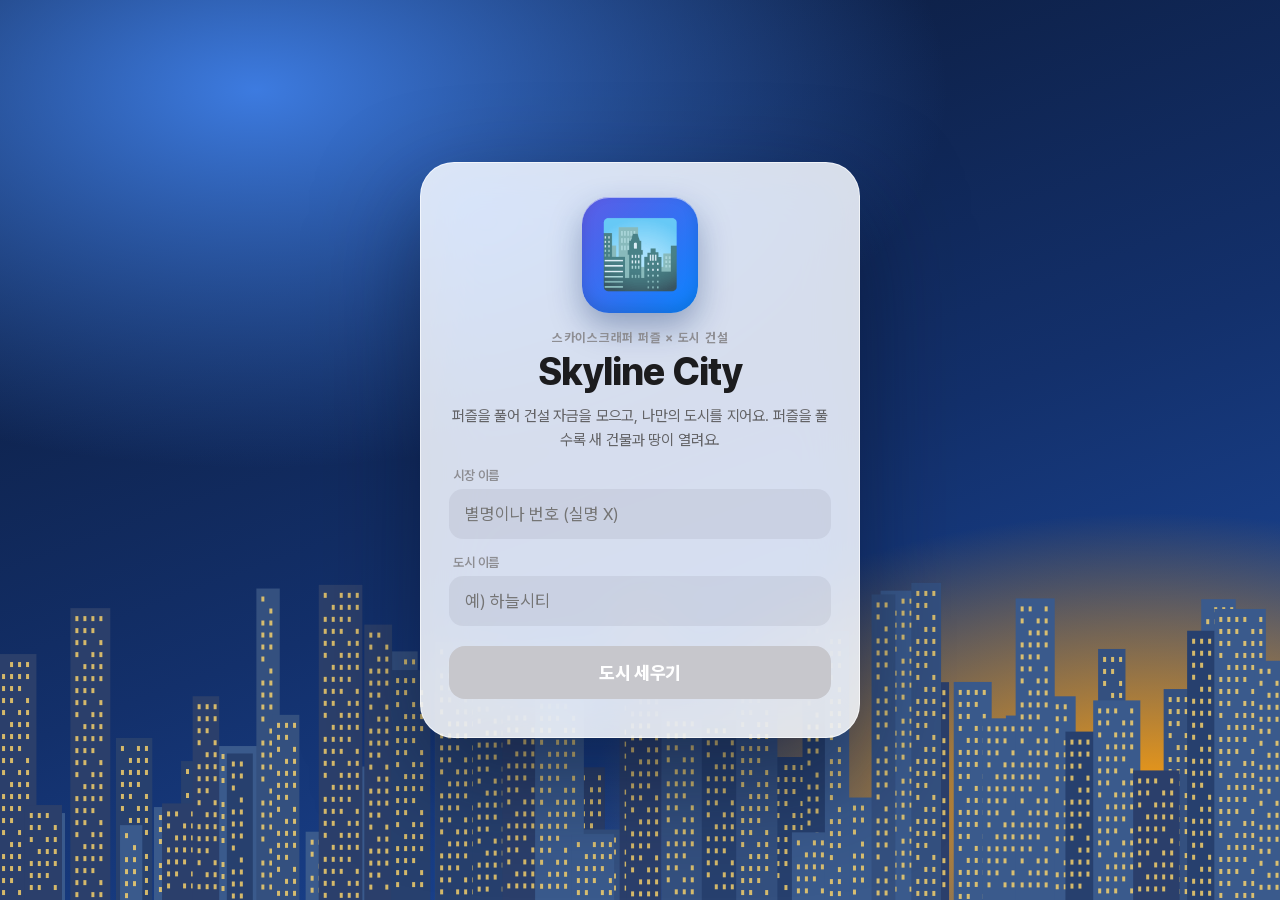
==== commit 28ab99f9: "Add files via upload" ====
--- a/skyline/index.html
+++ b/skyline/index.html
@@ -371,6 +371,17 @@
 .toast{background:rgba(28,28,30,.9);-webkit-backdrop-filter:blur(16px);backdrop-filter:blur(16px);border-radius:18px;font-weight:600;font-size:14.5px;padding:12px 18px}
 @media (max-width:999px){ .map{margin:8px} .pz-body{margin:4px 8px 0} }
 
+
+.mission{position:absolute;left:14px;bottom:14px;z-index:2;width:min(270px,44%);background:rgba(255,255,255,.9);-webkit-backdrop-filter:blur(18px);backdrop-filter:blur(18px);border-radius:18px;padding:10px 13px 11px;color:#1C1C1E;box-shadow:0 10px 26px rgba(0,0,0,.2);border:0;text-align:left;font-family:var(--body)}
+.mission small{display:block;font-size:11px;font-weight:700;color:#8E8E93;letter-spacing:.02em}
+.mission b{display:block;font-size:15px;font-weight:800;margin:1px 0 6px;line-height:1.3}
+.mission .mbar{height:6px;border-radius:3px;background:rgba(118,118,128,.2);overflow:hidden}
+.mission .mbar i{display:block;height:100%;border-radius:3px;background:linear-gradient(90deg,#30D158,#0A84FF);transition:width .5s}
+.mission span{display:block;font-size:11.5px;color:#636366;margin-top:5px;font-weight:600}
+.mission.done-anim{animation:mpop .6s cubic-bezier(.2,1.4,.4,1)}
+@keyframes mpop{30%{transform:scale(1.08)}}
+.modehint{left:auto!important;right:14px!important;transform:none!important;max-width:calc(56% - 28px)}
+@media (max-width:640px){.mission{width:52%;padding:8px 10px}.mission b{font-size:13.5px}}
 </style>
 </head>
 <body>
@@ -412,6 +423,7 @@
         <button id="zout" aria-label="축소">－</button>
         <button id="zfit" aria-label="전체 보기">🧭</button>
       </div>
+      <div class="mission" id="missionCard" aria-live="polite"></div>
       <div class="modehint" id="modeHint"></div>
     </div>
     <div class="buildbar">
@@ -1723,6 +1735,52 @@
 let rz = null;
 addEventListener('resize', () => { clearTimeout(rz); rz = setTimeout(() => { if(S && $('app').classList.contains('on')) drawBoard(); }, 150); });
 
+const cntCat = c => S.tiles.filter(x => x && ITEM[x].cat === c).length;
+const MISSION_LIST = [
+  ['🏠 첫 집 짓기', () => cntCat('home'), 1, 30],
+  ['🛣️ 도로 15칸 깔기 (끌어서 쭉!)', () => S.tiles.filter(x => x === 'road').length, 15, 30],
+  ['🧩 퍼즐 3개 풀기', () => S.stage, 3, 50],
+  ['🌳 나무·꽃 3개 심기', () => cntCat('nature'), 3, 30],
+  ['🏪 가게 2곳 열기', () => cntCat('shop'), 2, 50],
+  ['👥 인구 300명 모으기', () => stats().pop, 300, 60],
+  ['🧩 퍼즐 8개 풀기', () => S.stage, 8, 80],
+  ['😊 인구 500명 + 행복 70', () => { const s = stats(); return s.pop >= 500 && s.happy >= 70 ? 1 : 0; }, 1, 80],
+  ['🎡 놀이 시설 짓기', () => cntCat('fun'), 1, 100],
+  ['🏫 공공 건물 3곳', () => cntCat('pub'), 3, 100],
+  ['🧩 4×4 퍼즐 16개 모두', () => S.stage, 16, 150],
+  ['👥 인구 3,000명', () => stats().pop, 3000, 200],
+  ['🗼 랜드마크 세우기', () => cntCat('mark'), 1, 250],
+  ['🏆 퍼즐 32개 완공', () => S.stage, 32, 300],
+];
+/* ================= 🎯 미션 (레벨 가이드) ================= */
+const Missions = (() => {
+  const L = MISSION_LIST;
+  const cur = () => { S.mi = S.mi || 0; return L[S.mi]; };
+  let lastKey = '';
+  function render(pop){
+    const el = $('missionCard'); if(!el) return;
+    const m = cur();
+    if(!m){ el.innerHTML = `<small>🎯 미션 ${L.length}/${L.length}</small><b>🏅 모든 미션 완료!</b><span>최고의 개발자예요</span>`; return; }
+    const v = Math.max(0, Math.min(m[2], m[1]()));
+    const key = S.mi + ':' + v; if(key === lastKey && !pop) return; lastKey = key;
+    el.innerHTML = `<small>🎯 미션 ${S.mi+1} / ${L.length}</small><b>${m[0]}</b><div class="mbar"><i style="width:${Math.round(v/m[2]*100)}%"></i></div><span>${v.toLocaleString('ko-KR')} / ${m[2].toLocaleString('ko-KR')} · 보상 💰${m[3]}</span>`;
+    if(pop){ el.classList.remove('done-anim'); void el.offsetWidth; el.classList.add('done-anim'); }
+  }
+  function check(){
+    let m = cur(), n = 0, got = false;
+    while(m && m[1]() >= m[2] && n < 4){
+      S.coins += m[3]; got = true;
+      toast(`🏅 미션 완료! 「${m[0]}」 💰+${m[3]}`, 3200);
+      S.mi++; m = cur(); n++;
+    }
+    if(got){ save(); try{ Sfx.win(); City.fireworks(); }catch(e){} UI.hud(); if(UI.cards) UI.cards(); }
+    
+    render(got);
+  }
+  return {check, render};
+})();
+setInterval(() => { try{ if(S && document.getElementById('app').classList.contains('on')) Missions.check(); }catch(e){} }, 800);
+
 S = load();
 if(S && S.name){
   $('continueNote').textContent = `${S.city} (${S.name} 시장) 기록이 있어요. 이어서 해요!`;
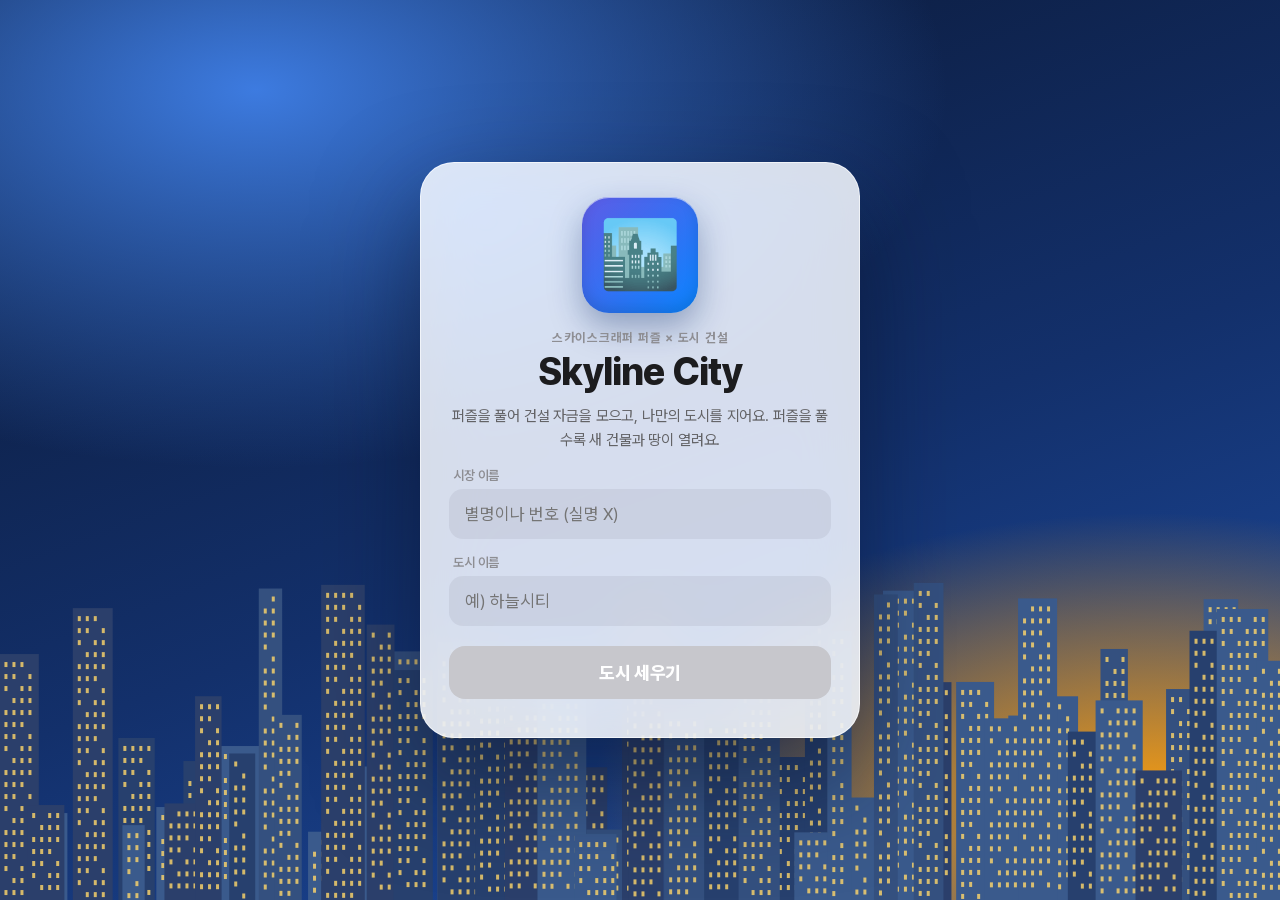
==== commit df62d2c6: "Add files via upload" ====
--- a/skyline/index.html
+++ b/skyline/index.html
@@ -382,6 +382,37 @@
 @keyframes mpop{30%{transform:scale(1.08)}}
 .modehint{left:auto!important;right:14px!important;transform:none!important;max-width:calc(56% - 28px)}
 @media (max-width:640px){.mission{width:52%;padding:8px 10px}.mission b{font-size:13.5px}}
+#liteBtn.on{background:#0A84FF!important;color:#fff!important}
+/* 🃏 카드 */
+.hudbtn.tcgbtn{background:linear-gradient(135deg,#8E5CF7,#0A84FF);border:0;box-shadow:0 8px 18px rgba(94,92,230,.35);position:relative}
+.hudbtn.tcgbtn.new::after{content:'NEW';position:absolute;top:-7px;right:-7px;background:#FF375F;color:#fff;font-size:10px;font-weight:900;padding:2px 6px;border-radius:999px;animation:bump 1s infinite}
+#mCard .cardwrap{display:flex;flex-direction:column;align-items:center;gap:14px;width:min(420px,92vw)}
+#cardStage{perspective:1100px;width:100%;touch-action:none}
+#card3d{--rx:0deg;--ry:0deg;--hx:50%;--hy:50%;position:relative;width:100%;aspect-ratio:630/880;transform-style:preserve-3d;transform:rotateX(var(--rx)) rotateY(var(--ry));transition:transform .12s ease-out;border-radius:7%/5%}
+#card3d.flip{animation:cardIn 1.1s cubic-bezier(.2,.9,.3,1.15)}
+@keyframes cardIn{0%{transform:rotateY(180deg) scale(.6)}60%{transform:rotateY(-12deg) scale(1.06)}100%{transform:rotateY(0) scale(1)}}
+.cface{position:absolute;inset:0;border-radius:7%/5%;overflow:hidden;backface-visibility:hidden;-webkit-backface-visibility:hidden;box-shadow:0 30px 70px rgba(0,0,0,.5)}
+.cface img{width:100%;height:100%;display:block;-webkit-touch-callout:default}
+.cface.back{transform:rotateY(180deg);display:grid;place-items:center;background:radial-gradient(circle at 50% 40%,#3D7BE0,#0A1630);color:#fff;text-align:center;font-weight:900;letter-spacing:.08em}
+.cface.back div{font-size:64px;line-height:1.2}.cface.back b{display:block;font-size:18px}
+.holo{position:absolute;inset:0;pointer-events:none;mix-blend-mode:color-dodge;opacity:.0;background:linear-gradient(115deg,transparent 20%,rgba(255,80,200,.55) 36%,rgba(255,240,120,.55) 46%,rgba(80,255,200,.55) 56%,rgba(80,160,255,.55) 66%,transparent 80%);background-size:220% 220%;background-position:var(--hx) var(--hy)}
+#card3d[data-tier="RARE"] .holo{opacity:.18}
+#card3d[data-tier="EPIC"] .holo{opacity:.32}
+#card3d[data-tier="LEGENDARY"] .holo{opacity:.5}
+#card3d[data-tier="SECRET"] .holo{opacity:.7}
+.cardnote{color:#fff;font-size:15px;font-weight:600;text-align:center;text-shadow:0 2px 8px rgba(0,0,0,.4)}
+.cardnote b{color:#FFD60A}
+.cardtip{color:rgba(255,255,255,.7);font-size:12.5px;text-align:center}
+.cardbtns button{border:0;border-radius:999px;padding:11px 28px;background:rgba(255,255,255,.92);color:#1C1C1E;font-weight:800;font-size:15px}
+/* 🎁 럭키 상자 */
+.lucky{position:fixed;left:50%;top:42%;transform:translate(-50%,-50%) scale(.6);opacity:0;z-index:95;pointer-events:none;text-align:center;color:#fff;text-shadow:0 4px 14px rgba(0,0,0,.45)}
+.lucky.on{animation:lucky 2.2s ease forwards}
+@keyframes lucky{0%{opacity:0;transform:translate(-50%,-50%) scale(.4)}15%{opacity:1;transform:translate(-50%,-50%) scale(1.15)}25%{transform:translate(-50%,-50%) scale(1)}80%{opacity:1}100%{opacity:0;transform:translate(-50%,-60%) scale(1)}}
+.lk-box{font-size:96px;font-family:"Apple Color Emoji","Segoe UI Emoji","Noto Color Emoji",sans-serif;animation:wob .5s ease 2}
+@keyframes wob{25%{transform:rotate(-10deg)}75%{transform:rotate(10deg)}}
+.lk-t{font-size:26px;font-weight:900}.lk-c{font-size:34px;font-weight:900;color:#FFD60A}
+.streak{display:inline-block;margin-left:6px;font-size:15px;background:linear-gradient(180deg,#FF9F0A,#FF375F);color:#fff;border-radius:999px;padding:2px 10px;vertical-align:middle}
+
 </style>
 </head>
 <body>
@@ -412,6 +443,7 @@
       <div class="chip"><span class="ic">💼</span><div><b id="sJob">0</b><small>일자리</small></div></div>
       <div class="chip"><span class="ic">😊</span><div><b id="sHappy">0</b><small>행복</small><div class="meter"><i id="happyBar"></i></div></div></div>
       <div class="chip coin" id="coinChip"><span class="ic">💰</span><b id="sCoin">0</b></div>
+      <button class="hudbtn tcgbtn" id="cardBtn">🃏 내 카드</button>
       <button class="iconbtn" id="nightBtn" aria-label="낮과 밤 바꾸기">🌙</button>
       <button class="iconbtn" id="soundBtn" aria-label="소리 켜고 끄기">🔊</button>
     </div>
@@ -422,6 +454,7 @@
         <button id="zin" aria-label="확대">＋</button>
         <button id="zout" aria-label="축소">－</button>
         <button id="zfit" aria-label="전체 보기">🧭</button>
+        <button id="liteBtn" aria-label="가벼운 모드 켜고 끄기" title="가벼운 모드">🪶</button>
       </div>
       <div class="mission" id="missionCard" aria-live="polite"></div>
       <div class="modehint" id="modeHint"></div>
@@ -506,6 +539,13 @@
   <div class="cert-code" id="dCode"></div>
   <div class="sub">선생님께 이 화면을 보여 주세요.</div>
   <button class="go" id="dGo">계속 꾸미기</button>
+</div></div>
+
+<div class="modal" id="mCard"><div class="cardwrap">
+  <div id="cardStage"><div id="card3d"><div class="cface front"><img id="cardImg" alt="내 수집 카드"><div class="holo"></div></div><div class="cface back"><div>🃏<b>CLASS ARCADE</b></div></div></div></div>
+  <div class="cardnote" id="cardNote"></div>
+  <div class="cardtip">카드를 기울이면 반짝여요 · 길게 눌러 저장할 수 있어요</div>
+  <div class="cardbtns"><button id="cardClose">닫기</button></div>
 </div></div>
 
 <div class="toast" id="toast"></div>
@@ -616,7 +656,7 @@
   for(let c=3;c<=10;c++) set(7,c,'road');
   const deco = [[1,2,'pine'],[2,1,'tree'],[1,11,'pine'],[2,12,'tree'],[12,11,'pine'],[11,12,'tree'],[12,2,'pond'],[12,1,'pond'],[13,2,'pond'],[11,1,'pine'],[0,6,'tree'],[13,8,'pine'],[5,0,'tree'],[8,13,'pine']];
   deco.forEach(([r,c,id]) => set(r,c,id));
-  return {name, city, stage:0, coins:150, tries:0, lockUntil:0, hint:{}, inputs:{}, tiles, seen:0, night:false, sound:true, tut:false, start:Date.now(), end:0, spent:0};
+  return {name, city, stage:0, coins:150, tries:0, lockUntil:0, hint:{}, inputs:{}, tiles, seen:0, night:false, sound:false, tut:false, start:Date.now(), end:0, spent:0};
 }
 
 /* ---------- 도시 통계 ---------- */
@@ -882,7 +922,7 @@
 
   function resize(){
     const r = map.getBoundingClientRect();
-    dpr = Math.min(window.devicePixelRatio || 1, 2);
+    dpr = Math.min(window.devicePixelRatio || 1, (S && S.lite) ? 1 : 2);
     cw = r.width; ch = r.height;
     cv.width = Math.round(cw*dpr); cv.height = Math.round(ch*dpr);
     dirty = true;
@@ -892,7 +932,7 @@
     ox = cw/2; oy = (ch - (MAP*32 + 26)*z)/2 + 70*z;
     dirty = true;
   }
-  function zoomAt(f, sx, sy){
+  function zoomAt(f, sx, sy){ kickUntil = performance.now() + 400;
     const nz = clamp(z*f, .35, 2.6);
     ox = sx - (sx-ox)*(nz/z); oy = sy - (sy-oy)*(nz/z); z = nz; dirty = true;
   }
@@ -963,9 +1003,11 @@
   function fireworks(){ for(let i=0;i<6;i++) setTimeout(() => { const x = (Math.random()-.5)*MAP*40, y = -120 - Math.random()*120; burst(x, y, 34); }, i*260); }
 
   /* --- 프레임 --- */
-  let last = performance.now();
+  let last = performance.now(), lastDraw = 0, kickUntil = 0;
   function frame(now){
     const dt = Math.min(.05, (now - last)/1000); last = now;
+    if(S && S.lite && !dirty && !anim && !parts.length && ptrs.size === 0 && now > kickUntil && now - lastDraw < 700){ requestAnimationFrame(frame); return; }
+    lastDraw = now;
     if(!document.hidden && cw > 0){
       if(dirty) rebuild();
       g.setTransform(dpr,0,0,dpr,0,0);
@@ -984,7 +1026,7 @@
         if(p >= 1){ anim = null; dirty = true; }
       }
       // 자동차
-      for(const k of cars){
+      for(const k of (S.lite ? [] : cars)){
         stepCar(k, dt);
         const [ax,ay] = tileCenter(k.r,k.c), [bx,by] = tileCenter(k.nr,k.nc);
         const x = ax + (bx-ax)*k.t, y = ay + (by-ay)*k.t;
@@ -994,7 +1036,7 @@
         g.drawImage(emo(k.e), -8, -10, 16, 16); g.restore();
       }
       // 구름
-      for(const cl of clouds){ cl.x += cl.v*dt; if(cl.x > MAP*32 + 120) cl.x = -MAP*32 - 120; drawCloud(cl.x, cl.y, cl.s); }
+      for(const cl of (S.lite ? [] : clouds)){ cl.x += cl.v*dt; if(cl.x > MAP*32 + 120) cl.x = -MAP*32 - 120; drawCloud(cl.x, cl.y, cl.s); }
       // 입자
       parts = parts.filter(p => (p.life -= dt*(p.dust?1.6:.9)) > 0);
       for(const p of parts){ p.x += p.vx*dt; p.y += p.vy*dt; p.vy += (p.dust?20:60)*dt; g.globalAlpha = Math.max(0,p.life); g.fillStyle = p.col; g.beginPath(); g.arc(p.x, p.y, p.s, 0, Math.PI*2); g.fill(); }
@@ -1169,6 +1211,7 @@
   }
 
   return {
+    lite(){ resize(); dirty = true; kickUntil = performance.now() + 400; },
     init(){ resize(); fit(); resetCars(); initClouds(); new ResizeObserver(() => { const pw = cw, ph = ch; resize(); if(!pw) fit(); else { ox += (cw-pw)/2; oy += (ch-ph)/2; } }).observe(map); requestAnimationFrame(frame); },
     zoom(f){ zoomAt(f, cw/2, ch/2); },
     fit, setTool, undo, rebuild(){ dirty = true; }, fireworks, resetCars, snapshot, nextLandIn,
@@ -1387,7 +1430,7 @@
   for(let r=0;r<N;r++) for(let c=0;c<N;c++) if(cellVal(r,c) !== ans[r*N+c]) ok = false;
   if(ok){
     const beforeLand = landSize(S.stage);
-    const s0 = stats(), tx = taxOf(s0), reward = PUZ_REWARD[N][st.lv], total = reward + tx.tax;
+    const s0 = stats(), tx = taxOf(s0); const first = !S.pw; S.pw = false; S.streak = first ? (S.streak||0) + 1 : 0; S.bestStreak = Math.max(S.bestStreak||0, S.streak); const mult = S.streak >= 5 ? 2 : S.streak >= 3 ? 1.5 : 1; const reward = Math.round(PUZ_REWARD[N][st.lv] * mult), total = reward + tx.tax;
     S.coins += total; S.tries = 0; S.stage++; sel = null; focusLine = null;
     delete S.inputs[k];
     const finished = S.stage >= STAGES.length;
@@ -1406,11 +1449,12 @@
     if(landSize(S.stage) > beforeLand) uh += `<span class="land">🗺️ 땅이 넓어졌어요!</span>`;
     $('rwUnlocks').innerHTML = uh || '<span style="background:#F4F7FB;border-color:#DCE4EE">다음 퍼즐도 도전!</span>';
     $('rwGo').textContent = finished ? '🏆 완공 인증 보기' : '도시 지으러 가기';
-    $('mReward').classList.add('on');
+    if(mult > 1) $('rwRows').insertAdjacentHTML('afterbegin', `<div><span>🔥 ${S.streak}연속 한 번에 통과!</span><b>×${mult}</b></div>`);
+    $('mReward').classList.add('on'); setTimeout(() => Lucky.maybe(), 1200);
     UI.hud(); UI.topbar(); UI.cards(); UI.advisor(true);
     drawBoard(); if(!finished){ firstEmpty(); Lab.load(); }
   } else {
-    S.tries++; Sfx.wrong();
+    S.tries++; S.pw = true; S.wr = (S.wr||0) + 1; Sfx.wrong();
     const b = $('board'); b.classList.remove('shake'); void b.offsetWidth; b.classList.add('shake');
     $('msg').className = 'msg bad';
     if(S.tries >= 3){
@@ -1781,6 +1825,142 @@
 })();
 setInterval(() => { try{ if(S && document.getElementById('app').classList.contains('on')) Missions.check(); }catch(e){} }, 800);
 
+const syncLite = () => { const b = $('liteBtn'); if(b){ b.classList.toggle('on', !!(S && S.lite)); } };
+$('liteBtn').onclick = () => { S.lite = !S.lite; save(); City.lite(); syncLite(); Sfx.tap(); toast(S.lite ? '🪶 가벼운 모드 켜짐 · 자동차·구름·날씨를 끄고 화면을 덜 그려요' : '✨ 가벼운 모드 꺼짐'); };
+setInterval(syncLite, 1500);
+
+const CARD_ART = () => City.snapshot();
+const CARD_INFO = () => { const st = stats(); return {game:'Skyline City', prefix:'SKY', name:S.name, sub:S.city, type:'🏙️ 건축가', lv:(S.mi||0)+1, no:S.stage, p:S.stage/32,
+  stats:[['🧩','퍼즐 해결',`${S.stage}/32`],['👥','인구',st.pop.toLocaleString('ko-KR')],['😊','행복',String(st.happy)]],
+  foot:[`🎯 미션 ${S.mi||0}/14`,`🔥 최고 ${S.bestStreak||0}연속`,`🎁 럭키 ${S.lucky||0}`], nums:[S.stage, S.wr||0]}; };
+/* ================= 🎁 럭키 상자 ================= */
+const Lucky = (() => {
+  function show(amount){
+    let el = document.getElementById('luckyFx');
+    if(!el){ el = document.createElement('div'); el.id = 'luckyFx'; el.className = 'lucky'; document.body.appendChild(el); }
+    el.innerHTML = `<div class="lk-box">🎁</div><div class="lk-t">럭키 상자!</div><div class="lk-c">💰 +${amount}</div>`;
+    el.classList.remove('on'); void el.offsetWidth; el.classList.add('on');
+    clearTimeout(el._t); el._t = setTimeout(() => el.classList.remove('on'), 2200);
+  }
+  return {
+    maybe(){
+      if(!S || Math.random() > 0.12) return;
+      const pool = [30,30,40,50,50,80,80,120,200], amount = pool[Math.floor(Math.random()*pool.length)];
+      S.coins += amount; S.lucky = (S.lucky||0) + 1; save();
+      show(amount); try{ Sfx.coin(); City.fireworks(); }catch(e){} UI.hud(); if(UI.cards) UI.cards();
+    }
+  };
+})();
+
+/* ================= 🃏 내 카드 (진화하는 수집 카드) ================= */
+const TCG = (() => {
+  const TIERS = [
+    {k:'COMMON',    ko:'커먼',      sym:'●', a:'#DCE1E8', b:'#A9B2BF', ink:'#3A4250'},
+    {k:'RARE',      ko:'레어',      sym:'◆', a:'#6CC4FF', b:'#0A6FE0', ink:'#063B7A'},
+    {k:'EPIC',      ko:'에픽',      sym:'✦', a:'#C59BFF', b:'#6A3FE0', ink:'#3B1C86'},
+    {k:'LEGENDARY', ko:'레전더리',  sym:'★', a:'#FFE680', b:'#FF9F0A', ink:'#6B3B00'},
+    {k:'SECRET',    ko:'시크릿',    sym:'✶', a:'#FF8AD8', b:'#5AC8FA', ink:'#3A1060'},
+  ];
+  const tierOf = p => p >= 1 ? 4 : p >= .8 ? 3 : p >= .5 ? 2 : p >= .25 ? 1 : 0;
+  function code(info){
+    let h = 2166136261; const src = [S.name, info.prefix, ...info.nums].join('|');
+    for(const ch of src){ h ^= ch.charCodeAt(0); h = Math.imul(h, 16777619) >>> 0; }
+    const A = 'ABCDEFGHJKLMNPQRSTUVWXYZ23456789'; let s = '';
+    for(let i=0;i<4;i++){ s += A[h % A.length]; h = Math.floor(h / A.length) || (h*7+13); }
+    return `${info.prefix}-${info.nums.join('-')}-${s}`;
+  }
+  function rr(g, x, y, w, h, r){ g.beginPath(); g.moveTo(x+r,y); g.arcTo(x+w,y,x+w,y+h,r); g.arcTo(x+w,y+h,x,y+h,r); g.arcTo(x,y+h,x,y,r); g.arcTo(x,y,x+w,y,r); g.closePath(); }
+  async function art(){
+    const a = CARD_ART();
+    if(typeof a === 'string'){ const im = new Image(); im.src = a; try{ await im.decode(); }catch(e){} return im; }
+    return a;
+  }
+  async function render(){
+    const info = CARD_INFO(), t = TIERS[tierOf(info.p)], W = 630, H = 880;
+    const cv = document.createElement('canvas'); cv.width = W; cv.height = H; const g = cv.getContext('2d');
+    const F = '"Pretendard Variable",Pretendard,-apple-system,"Apple SD Gothic Neo","Noto Sans KR",sans-serif';
+    try{ await document.fonts.ready; }catch(e){}
+    // 바깥 테두리
+    const fr = g.createLinearGradient(0,0,W,H); fr.addColorStop(0,t.a); fr.addColorStop(1,t.b);
+    if(t.k === 'SECRET'){ fr.addColorStop(.33,'#FFE680'); fr.addColorStop(.66,'#8EF0B8'); }
+    rr(g,0,0,W,H,40); g.fillStyle = fr; g.fill();
+    // 안쪽 판
+    rr(g,20,20,W-40,H-40,28); const pn = g.createLinearGradient(0,20,0,H); pn.addColorStop(0,'#FFFFFF'); pn.addColorStop(1,'#F2F4F8'); g.fillStyle = pn; g.fill();
+    // 이름 · 레벨
+    g.fillStyle = '#16233A'; g.font = `900 44px ${F}`; g.textBaseline = 'alphabetic';
+    let nm = info.name; while(g.measureText(nm).width > 360 && nm.length > 1) nm = nm.slice(0,-1);
+    g.fillText(nm, 48, 92);
+    g.textAlign = 'right'; g.fillStyle = t.ink; g.font = `800 22px ${F}`; g.fillText('Lv.', W-118, 92);
+    g.font = `900 52px ${F}`; g.fillText(String(info.lv), W-46, 94); g.textAlign = 'left';
+    // 타입 뱃지
+    g.font = `800 20px ${F}`; const tw = g.measureText(info.type).width + 28;
+    rr(g, 46, 108, tw, 34, 17); g.fillStyle = t.b; g.fill(); g.fillStyle = '#fff'; g.fillText(info.type, 60, 132);
+    g.fillStyle = '#8E8E93'; g.font = `700 18px ${F}`; g.fillText(info.sub, 46 + tw + 12, 132);
+    // 그림 창
+    const ax = 46, ay = 158, aw = W - 92, ah = 330;
+    rr(g, ax-6, ay-6, aw+12, ah+12, 22); g.fillStyle = fr; g.fill();
+    g.save(); rr(g, ax, ay, aw, ah, 18); g.clip();
+    const im = await art();
+    try{ const iw = im.naturalWidth || im.width, ih = im.naturalHeight || im.height, sc = Math.max(aw/iw, ah/ih) * 1.18, dw = iw*sc, dh = ih*sc; g.drawImage(im, ax + (aw-dw)/2, ay + (ah-dh)/2 + dh*.06, dw, dh); }catch(e){ g.fillStyle = '#DDE6F0'; g.fillRect(ax,ay,aw,ah); }
+    if(t.k === 'LEGENDARY' || t.k === 'SECRET'){
+      g.globalCompositeOperation = 'overlay'; for(let i=-8;i<14;i++){ const x = ax + i*60; const lg = g.createLinearGradient(x,ay,x+120,ay+ah); lg.addColorStop(0,'rgba(255,0,150,.0)'); lg.addColorStop(.5,'rgba(255,255,255,.35)'); lg.addColorStop(1,'rgba(0,200,255,0)'); g.fillStyle = lg; g.fillRect(x, ay, 60, ah); }
+      g.globalCompositeOperation = 'source-over';
+    }
+    g.restore();
+    // 설명 띠
+    rr(g, 46, ay + ah + 16, aw, 36, 12); g.fillStyle = 'rgba(22,35,58,.06)'; g.fill();
+    g.fillStyle = '#5A6B84'; g.font = `600 17px ${F}`; g.textAlign = 'center';
+    g.fillText(`No.${String(info.no).padStart(3,'0')} · ${info.game} · ${new Date().toLocaleDateString('ko-KR')}`, W/2, ay + ah + 40); g.textAlign = 'left';
+    // 능력치
+    let y = ay + ah + 74;
+    info.stats.forEach(([e, label, val]) => {
+      g.beginPath(); g.arc(70, y + 22, 22, 0, Math.PI*2); g.fillStyle = t.a; g.fill();
+      g.font = `26px "Apple Color Emoji","Segoe UI Emoji","Noto Color Emoji",sans-serif`; g.textAlign = 'center'; g.fillText(e, 70, y + 31); g.textAlign = 'left';
+      g.fillStyle = '#16233A'; g.font = `800 25px ${F}`; g.fillText(label, 104, y + 31);
+      g.textAlign = 'right'; g.font = `900 34px ${F}`; g.fillStyle = t.ink; g.fillText(val, W - 48, y + 34); g.textAlign = 'left';
+      y += 58;
+    });
+    g.strokeStyle = 'rgba(22,35,58,.12)'; g.lineWidth = 2; g.beginPath(); g.moveTo(46, y + 4); g.lineTo(W-46, y + 4); g.stroke();
+    // 아래 작은 정보
+    g.font = `700 16px ${F}`; g.fillStyle = '#5A6B84';
+    const cw = (W - 92) / info.foot.length;
+    info.foot.forEach((f, i) => { g.textAlign = 'center'; g.fillText(f, 46 + cw*i + cw/2, y + 34); }); g.textAlign = 'left';
+    // 희귀도 · 코드
+    g.fillStyle = t.ink; g.font = `900 20px ${F}`; g.fillText(`${t.sym} ${t.k}`, 48, H - 44);
+    g.textAlign = 'right'; g.fillStyle = '#8E8E93'; g.font = `700 15px ui-monospace,Menlo,monospace`; g.fillText(code(info), W - 48, H - 44); g.textAlign = 'left';
+    return {url: cv.toDataURL('image/png'), tier: tierOf(info.p), t};
+  }
+  async function open(){
+    $('mCard').classList.add('on');
+    const c3 = $('card3d'), img = $('cardImg');
+    const r = await render(), isNew = (S.cardSeen ?? -1) < r.tier;
+    img.src = r.url;
+    c3.dataset.tier = r.t.k;
+    const info = CARD_INFO(), next = [.25,.5,.8,1].find(x => x > info.p);
+    $('cardNote').innerHTML = next ? `다음 단계 <b>${TIERS[tierOf(next)].k}</b>까지 <b>${Math.ceil((next - info.p)*100)}%</b> 남았어요` : '✨ 최고 단계 시크릿 카드예요!';
+    c3.classList.remove('flip'); void c3.offsetWidth;
+    if(isNew){ c3.classList.add('flip'); setTimeout(() => { try{ Sfx.win(); City.fireworks(); }catch(e){} }, 650); S.cardSeen = r.tier; save(); syncBtn(); }
+  }
+  function syncBtn(){ const b = $('cardBtn'); if(!b || !S) return; const info = CARD_INFO(); b.classList.toggle('new', (S.cardSeen ?? -1) < tierOf(info.p)); }
+  function check(){
+    if(!S) return; const tr = tierOf(CARD_INFO().p);
+    if(S.cardTier === undefined) S.cardTier = tr;
+    if(tr > S.cardTier){ S.cardTier = tr; save(); toast(`🃏 내 카드가 ${TIERS[tr].k}로 진화했어요! 카드를 열어 보세요`, 3500); }
+    syncBtn();
+  }
+  // 기울이기 (손가락·마우스 따라 반짝)
+  const wrap = $('cardStage');
+  const tilt = e => { const r = wrap.getBoundingClientRect(), x = (e.clientX - r.left)/r.width, y = (e.clientY - r.top)/r.height;
+    $('card3d').style.setProperty('--rx', `${(0.5 - y)*22}deg`); $('card3d').style.setProperty('--ry', `${(x - 0.5)*26}deg`);
+    $('card3d').style.setProperty('--hx', `${x*100}%`); $('card3d').style.setProperty('--hy', `${y*100}%`); };
+  wrap.addEventListener('pointermove', tilt); wrap.addEventListener('pointerdown', tilt);
+  wrap.addEventListener('pointerleave', () => { $('card3d').style.setProperty('--rx','0deg'); $('card3d').style.setProperty('--ry','0deg'); });
+  $('cardBtn').onclick = () => { Sfx.tap(); open(); };
+  $('cardClose').onclick = () => $('mCard').classList.remove('on');
+  setInterval(() => { try{ if(S && document.getElementById('app').classList.contains('on')) check(); }catch(e){} }, 1000);
+  return {open, render, tierOf};
+})();
+
 S = load();
 if(S && S.name){
   $('continueNote').textContent = `${S.city} (${S.name} 시장) 기록이 있어요. 이어서 해요!`;
